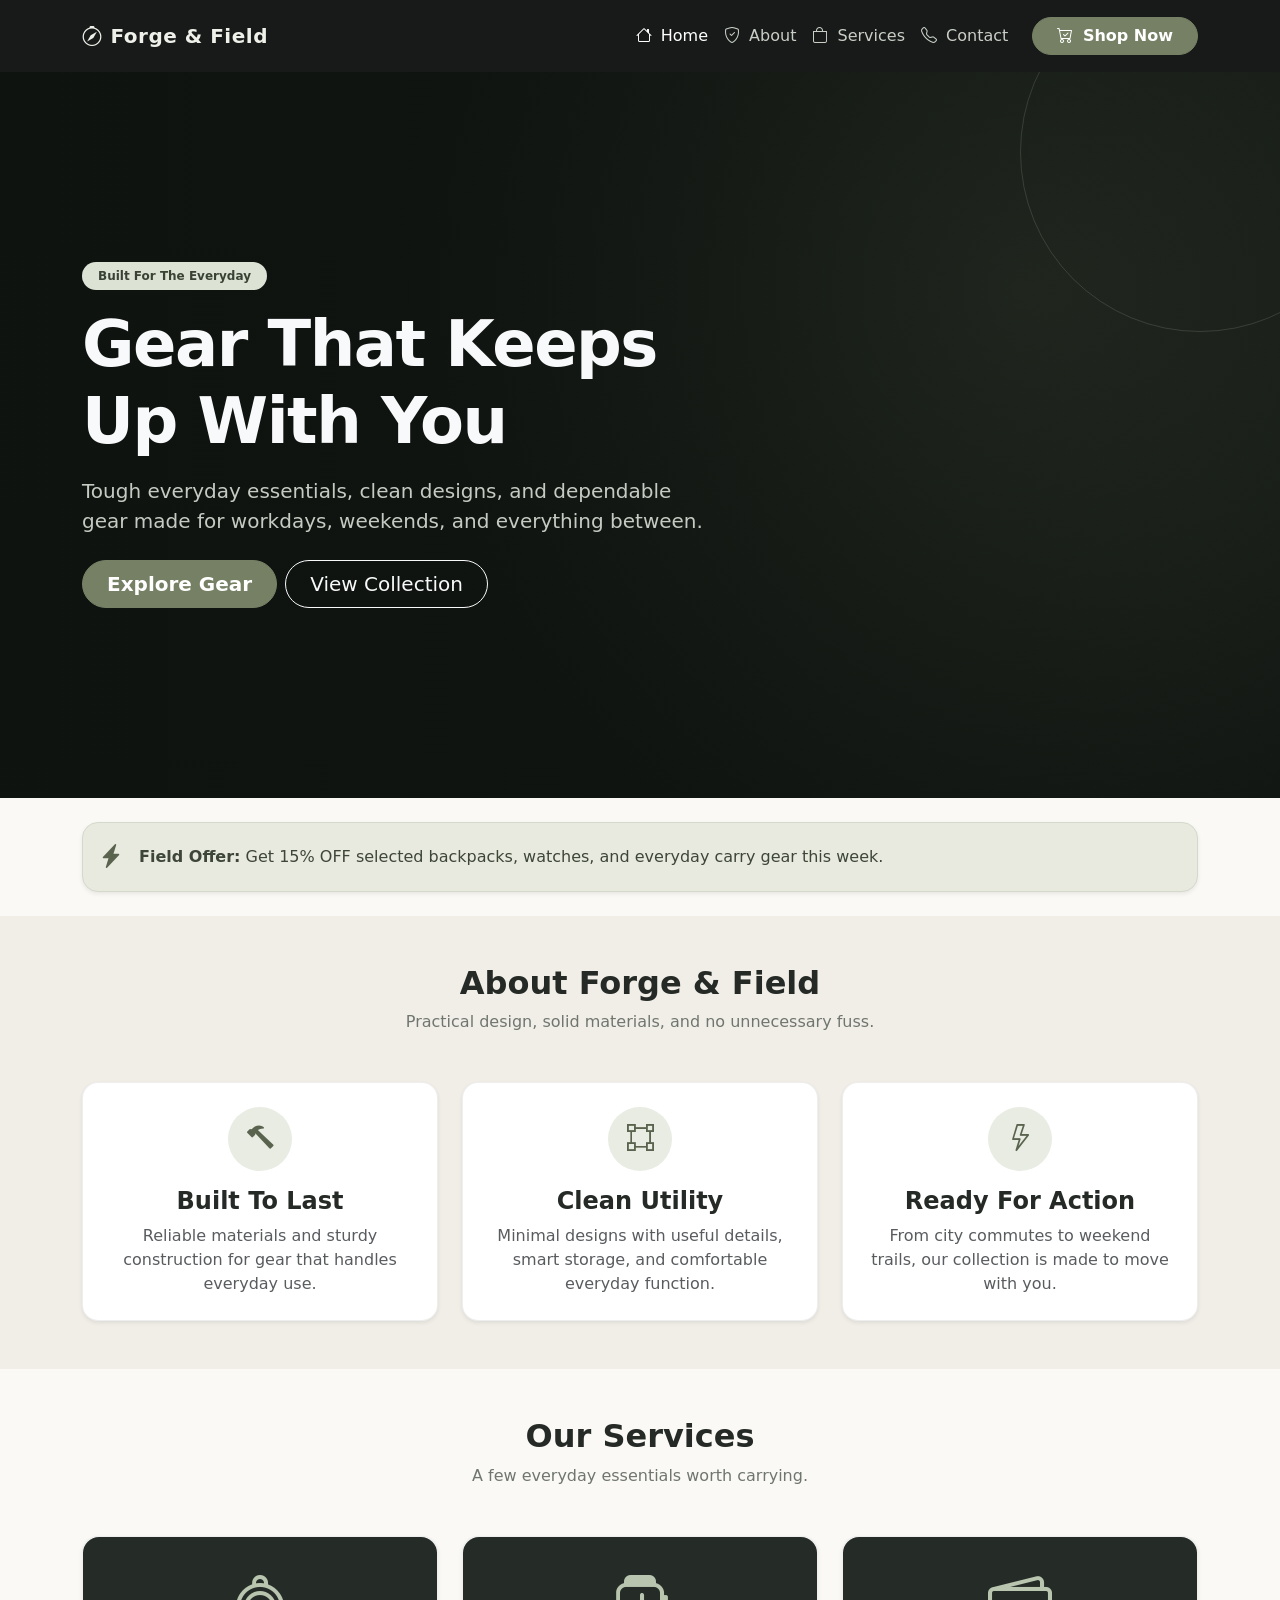
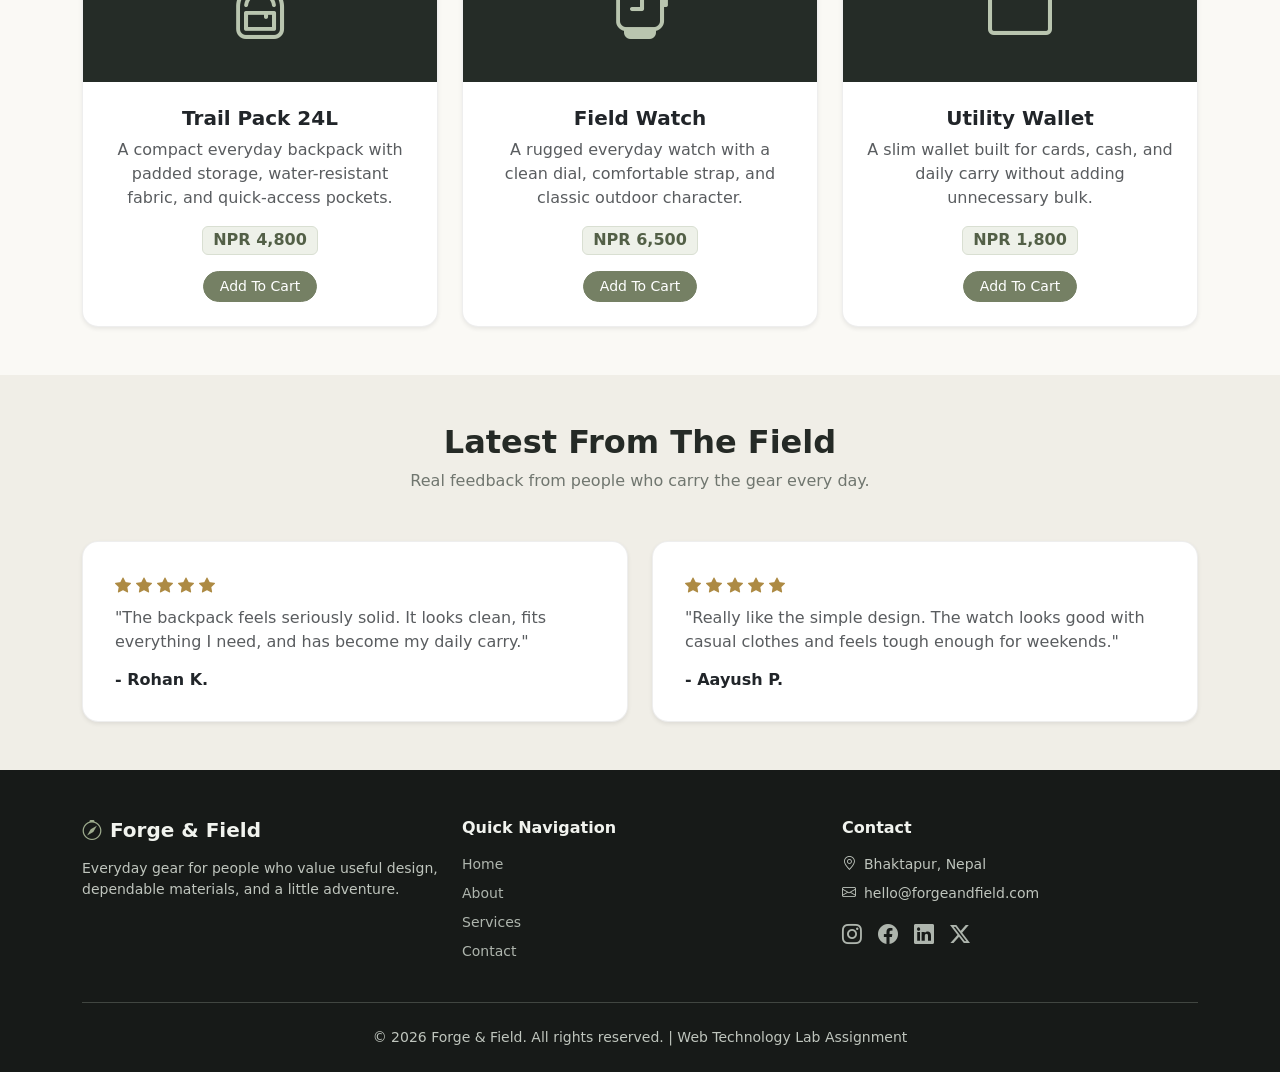
==== index.html @ 48f06c70 "Rename 18..ashish.html to index.html" ====
<!DOCTYPE html>
<html lang="en">
<head>
    <meta charset="UTF-8">
    <meta name="viewport" content="width=device-width, initial-scale=1.0">
    <title>Forge & Field - Men's Gear</title>
    <link href="https://cdn.jsdelivr.net/npm/bootstrap@5.3.3/dist/css/bootstrap.min.css" rel="stylesheet">
    <link href="https://cdn.jsdelivr.net/npm/bootstrap-icons@1.11.3/font/bootstrap-icons.min.css" rel="stylesheet">
    <link rel="stylesheet" href="forge-field.css">
</head>
<body>
<nav class="navbar navbar-expand-lg navbar-dark sticky-top py-3">
    <div class="container">
        <a class="navbar-brand fw-bold" href="#home">
            <i class="bi bi-compass me-2"></i>Forge & Field
        </a>
        <button class="navbar-toggler" type="button" data-bs-toggle="collapse"
            data-bs-target="#navbarNav" aria-label="Toggle navigation">
            <span class="navbar-toggler-icon"></span>
        </button>
        <div class="collapse navbar-collapse" id="navbarNav">
            <ul class="navbar-nav ms-auto align-items-center">
                <li class="nav-item">
                    <a class="nav-link active" href="#home">
                        <i class="bi bi-house me-1"></i> Home
                    </a>
                </li>
                <li class="nav-item">
                    <a class="nav-link" href="#about">
                        <i class="bi bi-shield-check me-1"></i> About
                    </a>
                </li>
                <li class="nav-item">
                    <a class="nav-link" href="#products">
                        <i class="bi bi-bag me-1"></i> Services
                    </a>
                </li>
                <li class="nav-item me-lg-3">
                    <a class="nav-link" href="#contact">
                        <i class="bi bi-telephone me-1"></i> Contact
                    </a>
                </li>
                <li class="nav-item mt-2 mt-lg-0">
                    <button class="btn btn-olive rounded-pill px-4 fw-semibold"
                        data-bs-toggle="modal" data-bs-target="#orderModal">
                        <i class="bi bi-cart-check me-1"></i> Shop Now
                    </button>
                </li></ul></div></div></nav>
<section id="home" class="hero-section text-light">
    <div class="container py-5">
        <div class="row align-items-center min-vh-75">
            <div class="col-lg-7">
                <span class="badge hero-badge rounded-pill px-3 py-2 mb-3">
                    Built For The Everyday
                </span>
                <h1 class="display-3 fw-bold mb-3">
                    Gear That Keeps Up With You
                </h1>
                <p class="lead mb-4">
                    Tough everyday essentials, clean designs, and dependable gear
                    made for workdays, weekends, and everything between.
                </p>
                <div class="d-grid gap-2 d-sm-flex">
                    <button class="btn btn-olive btn-lg px-4 rounded-pill fw-semibold"
                        data-bs-toggle="modal" data-bs-target="#orderModal">
                        Explore Gear
                    </button>
                    <a href="#products" class="btn btn-outline-light btn-lg px-4 rounded-pill">
                        View Collection
                    </a></div></div></div></div></section>
<div class="container my-4">
    <div class="alert offer-alert rounded-4 shadow-sm d-flex align-items-center" role="alert">
        <i class="bi bi-lightning-charge-fill me-3 fs-4"></i>
        <div>
            <strong>Field Offer:</strong>
            Get 15% OFF selected backpacks, watches, and everyday carry gear this week.</div></div></div>
<section id="about" class="py-5 section-muted">
    <div class="container">
        <div class="text-center mb-5">
            <h2 class="fw-bold">About Forge & Field</h2>
            <p class="section-subtitle">
                Practical design, solid materials, and no unnecessary fuss.
            </p></div>
        <div class="row g-4 text-center">
            <div class="col-12 col-md-4">
                <div class="feature-card p-4 rounded-4 shadow-sm h-100">
                    <div class="feature-icon mb-3">
                        <i class="bi bi-hammer"></i></div>
                    <h4 class="fw-semibold">Built To Last</h4>
                    <p class="text-muted mb-0">
                        Reliable materials and sturdy construction for gear
                        that handles everyday use.
                    </p></div></div>
            <div class="col-12 col-md-4">
                <div class="feature-card p-4 rounded-4 shadow-sm h-100">
                    <div class="feature-icon mb-3">
                        <i class="bi bi-bounding-box"></i></div>
                    <h4 class="fw-semibold">Clean Utility</h4>
                    <p class="text-muted mb-0">
                        Minimal designs with useful details, smart storage,
                        and comfortable everyday function.
                    </p></div></div>
            <div class="col-12 col-md-4">
                <div class="feature-card p-4 rounded-4 shadow-sm h-100">
                    <div class="feature-icon mb-3">
                        <i class="bi bi-lightning"></i></div>
                    <h4 class="fw-semibold">Ready For Action</h4>
                    <p class="text-muted mb-0">
                        From city commutes to weekend trails, our collection
                        is made to move with you.
                    </p></div></div></div></div></section>
<section id="products" class="py-5">
    <div class="container">
        <div class="text-center mb-5">
            <h2 class="fw-bold">Our Services</h2>
            <p class="section-subtitle">
                A few everyday essentials worth carrying.
            </p></div>
        <div class="row g-4">
            <div class="col-12 col-md-6 col-lg-4">
                <div class="card product-card h-100 border-0 shadow-sm rounded-4">
                    <div class="product-icon">
                        <i class="bi bi-backpack"></i></div>
                    <div class="card-body p-4 text-center">
                        <h5 class="card-title fw-bold">Trail Pack 24L</h5>
                        <p class="card-text text-muted">
                            A compact everyday backpack with padded storage,
                            water-resistant fabric, and quick-access pockets.
                        </p>
                        <span class="badge price-badge mb-3 fs-6">NPR 4,800</span><br>
                        <button class="btn btn-sm btn-olive rounded-pill px-3"
                            data-bs-toggle="modal" data-bs-target="#orderModal">
                            Add To Cart
                        </button></div></div></div>
            <div class="col-12 col-md-6 col-lg-4">
                <div class="card product-card h-100 border-0 shadow-sm rounded-4">
                    <div class="product-icon">
                        <i class="bi bi-smartwatch"></i></div>
                    <div class="card-body p-4 text-center">
                        <h5 class="card-title fw-bold">Field Watch</h5>
                        <p class="card-text text-muted">
                            A rugged everyday watch with a clean dial,
                            comfortable strap, and classic outdoor character.
                        </p>
                        <span class="badge price-badge mb-3 fs-6">NPR 6,500</span><br>
                        <button class="btn btn-sm btn-olive rounded-pill px-3"
                            data-bs-toggle="modal" data-bs-target="#orderModal">
                            Add To Cart
                        </button></div></div></div>
            <div class="col-12 col-md-6 col-lg-4">
                <div class="card product-card h-100 border-0 shadow-sm rounded-4">
                    <div class="product-icon">
                        <i class="bi bi-wallet2"></i></div>
                    <div class="card-body p-4 text-center">
                        <h5 class="card-title fw-bold">Utility Wallet</h5>
                        <p class="card-text text-muted">
                            A slim wallet built for cards, cash, and daily carry
                            without adding unnecessary bulk.
                        </p>
                        <span class="badge price-badge mb-3 fs-6">NPR 1,800</span><br>
                        <button class="btn btn-sm btn-olive rounded-pill px-3"
                            data-bs-toggle="modal" data-bs-target="#orderModal">
                            Add To Cart
                        </button></div></div></div></div></div></section>
<section id="reviews" class="py-5 section-muted">
    <div class="container">
        <div class="text-center mb-5">
            <h2 class="fw-bold">Latest From The Field</h2>
            <p class="section-subtitle">
                Real feedback from people who carry the gear every day.
            </p></div>
        <div class="row g-4">
            <div class="col-12 col-md-6">
                <div class="card review-card border-0 shadow-sm rounded-4 p-3">
                    <div class="card-body">
                        <div class="text-warning mb-2">
                            <i class="bi bi-star-fill"></i>
                            <i class="bi bi-star-fill"></i>
                            <i class="bi bi-star-fill"></i>
                            <i class="bi bi-star-fill"></i>
                            <i class="bi bi-star-fill"></i></div>
                        <p class="card-text text-muted">
                            "The backpack feels seriously solid. It looks clean,
                            fits everything I need, and has become my daily carry."
                        </p>
                        <h6 class="fw-bold mb-0">- Rohan K.</h6></div></div></div>
            <div class="col-12 col-md-6">
                <div class="card review-card border-0 shadow-sm rounded-4 p-3">
                    <div class="card-body">
                        <div class="text-warning mb-2">
                            <i class="bi bi-star-fill"></i>
                            <i class="bi bi-star-fill"></i>
                            <i class="bi bi-star-fill"></i>
                            <i class="bi bi-star-fill"></i>
                            <i class="bi bi-star-fill"></i></div>
                        <p class="card-text text-muted">
                            "Really like the simple design. The watch looks good
                            with casual clothes and feels tough enough for weekends."
                        </p>
                        <h6 class="fw-bold mb-0">- Aayush P.</h6></div></div></div></div></div></section>
<div class="modal fade" id="orderModal" tabindex="-1"
    aria-labelledby="orderModalLabel" aria-hidden="true">
    <div class="modal-dialog modal-dialog-centered">
        <div class="modal-content rounded-4">
            <div class="modal-header border-0">
                <h5 class="modal-title fw-bold" id="orderModalLabel">
                    <i class="bi bi-bag-check me-2"></i>Reserve Your Gear
                </h5>
                <button type="button" class="btn-close"
                    data-bs-dismiss="modal" aria-label="Close"></button></div>
            <div class="modal-body">
                <form>
                    <div class="mb-3">
                        <label class="form-label small fw-semibold">Your Name</label>
                        <input type="text" class="form-control"
                            placeholder="e.g. Ashish B." required></div>
                    <div class="mb-3">
                        <label class="form-label small fw-semibold">Phone Number</label>
                        <input type="tel" class="form-control"
                            placeholder="98XXXXXXXX" required></div>
                    <div class="mb-3">
                        <label class="form-label small fw-semibold">Select Gear</label>
                        <select class="form-select" required>
                            <option selected disabled>Choose gear...</option>
                            <option>Trail Pack 24L</option>
                            <option>Field Watch</option>
                            <option>Utility Wallet</option>
                        </select></div>
                    <div class="row">
                        <div class="col-6 mb-3">
                            <label class="form-label small fw-semibold">Date</label>
                            <input type="date" class="form-control" required></div>
                        <div class="col-6 mb-3">
                            <label class="form-label small fw-semibold">Quantity</label>
                            <input type="number" class="form-control"
                                min="1" value="1" required></div></div>
                    <button type="submit"
                        class="btn btn-olive w-100 rounded-pill py-2 fw-semibold">
                        Confirm Order
                    </button></form></div></div></div></div>
<footer id="contact" class="pt-5 pb-4">
    <div class="container">
        <div class="row g-4">
            <div class="col-12 col-md-4">
                <h5 class="fw-bold mb-3">
                    <i class="bi bi-compass me-2"></i>Forge & Field
                </h5>
                <p class="small">
                    Everyday gear for people who value useful design,
                    dependable materials, and a little adventure.
                </p></div>
            <div class="col-6 col-md-4">
                <h6 class="fw-bold mb-3">Quick Navigation</h6>
                <ul class="list-unstyled small">
                    <li class="mb-2"><a href="#home">Home</a></li>
                    <li class="mb-2"><a href="#about">About</a></li>
                    <li class="mb-2"><a href="#products">Services</a></li>
                    <li class="mb-2"><a href="#contact">Contact</a></li></ul></div>
            <div class="col-6 col-md-4">
                <h6 class="fw-bold mb-3">Contact</h6>
                <p class="small mb-2">
                    <i class="bi bi-geo-alt me-2"></i>Bhaktapur, Nepal
                </p>
                <p class="small mb-3">
                    <i class="bi bi-envelope me-2"></i>hello@forgeandfield.com
                </p>
                <div class="d-flex gap-3 fs-5">
                    <a href="#"><i class="bi bi-instagram"></i></a>
                    <a href="#"><i class="bi bi-facebook"></i></a>
                    <a href="#"><i class="bi bi-linkedin"></i></a>
                    <a href="#"><i class="bi bi-twitter-x"></i></a></div></div></div>
        <hr class="my-4">
        <div class="text-center small">
            &copy; 2026 Forge & Field. All rights reserved. |
            Web Technology Lab Assignment</div></div></footer>
<script src="https://cdn.jsdelivr.net/npm/bootstrap@5.3.3/dist/js/bootstrap.bundle.min.js"></script>
</body>
</html>
---- forge-field.css ----
:root {
    --olive: #758064;
    --olive-dark: #59634d;
    --charcoal: #171a18;
    --forest: #222923;
    --cream: #f3f0e8;
    --sand: #d9d2c1;
    --text: #252a26;
    --muted: #70766f;
}

body {
    background: #faf9f5;
    color: var(--text);
}

.navbar {
    background: var(--charcoal);
}

.navbar-brand {
    color: #eef0e9 !important;
    letter-spacing: .5px;
}

.nav-link {
    color: #c9cec7 !important;
}

.nav-link:hover,
.nav-link.active {
    color: #fff !important;
}

.btn-olive {
    background: var(--olive);
    border-color: var(--olive);
    color: #fff;
}

.btn-olive:hover,
.btn-olive:focus {
    background: var(--olive-dark);
    border-color: var(--olive-dark);
    color: #fff;
}

.hero-section {
    min-height: 520px;
    display: flex;
    align-items: center;
    background:
        linear-gradient(90deg, rgba(15, 19, 16, .97), rgba(15, 19, 16, .72)),
        radial-gradient(circle at 80% 30%, #58664e, #151916 55%);
    position: relative;
    overflow: hidden;
}

.hero-section::before {
    content: "";
    position: absolute;
    width: 360px;
    height: 360px;
    border: 1px solid rgba(220, 226, 215, .15);
    border-radius: 50%;
    right: -100px;
    top: -100px;
}

.min-vh-75 {
    min-height: 70vh;
}

.hero-badge {
    background: #dce3d4;
    color: #394235;
}

.hero-section h1 {
    max-width: 760px;
    letter-spacing: -1.5px;
}

.hero-section p {
    color: #c5cbc3;
    max-width: 650px;
}

.offer-alert {
    background: #e8eadf;
    border: 1px solid #d4dacb;
    color: #3d4638;
}

.offer-alert i {
    color: var(--olive-dark);
}

.section-muted {
    background: #f0eee7;
}

.section-subtitle {
    color: var(--muted);
}

.feature-card,
.product-card,
.review-card {
    background: #fff;
    border: 1px solid rgba(40, 48, 41, .08) !important;
}

.feature-card {
    transition: transform .2s ease, box-shadow .2s ease;
}

.feature-card:hover,
.product-card:hover {
    transform: translateY(-5px);
    box-shadow: 0 1rem 2rem rgba(25, 31, 27, .10) !important;
}

.feature-icon {
    width: 64px;
    height: 64px;
    margin: auto;
    display: grid;
    place-items: center;
    border-radius: 50%;
    background: #e8ece3;
    color: var(--olive-dark);
    font-size: 1.7rem;
}

.product-icon {
    height: 145px;
    display: grid;
    place-items: center;
    background: #252c27;
    color: #b9c5af;
    font-size: 4rem;
    border-radius: 1rem 1rem 0 0;
}

.price-badge {
    background: #eef1e9;
    color: #536047;
    border: 1px solid #d9dfd2;
}

.text-warning {
    color: #ad8a43 !important;
}

.modal-content {
    border: 1px solid #d9ddd5;
    box-shadow: 0 1rem 3rem rgba(20, 25, 21, .20);
}

.form-control:focus,
.form-select:focus {
    border-color: var(--olive);
    box-shadow: 0 0 0 .2rem rgba(117, 128, 100, .15);
}

footer {
    background: #171a18;
    color: #bfc5bd;
}

footer h5,
footer h6 {
    color: #f1f3ee;
}

footer h5 i {
    color: #9dab8d;
}

footer a {
    color: #aeb5ad;
    text-decoration: none;
}

footer a:hover {
    color: #fff;
}

@media (max-width: 767px) {
    .hero-section {
        min-height: 590px;
    }

    .hero-section h1 {
        font-size: 2.6rem;
    }

    .product-icon {
        height: 125px;
    }
}
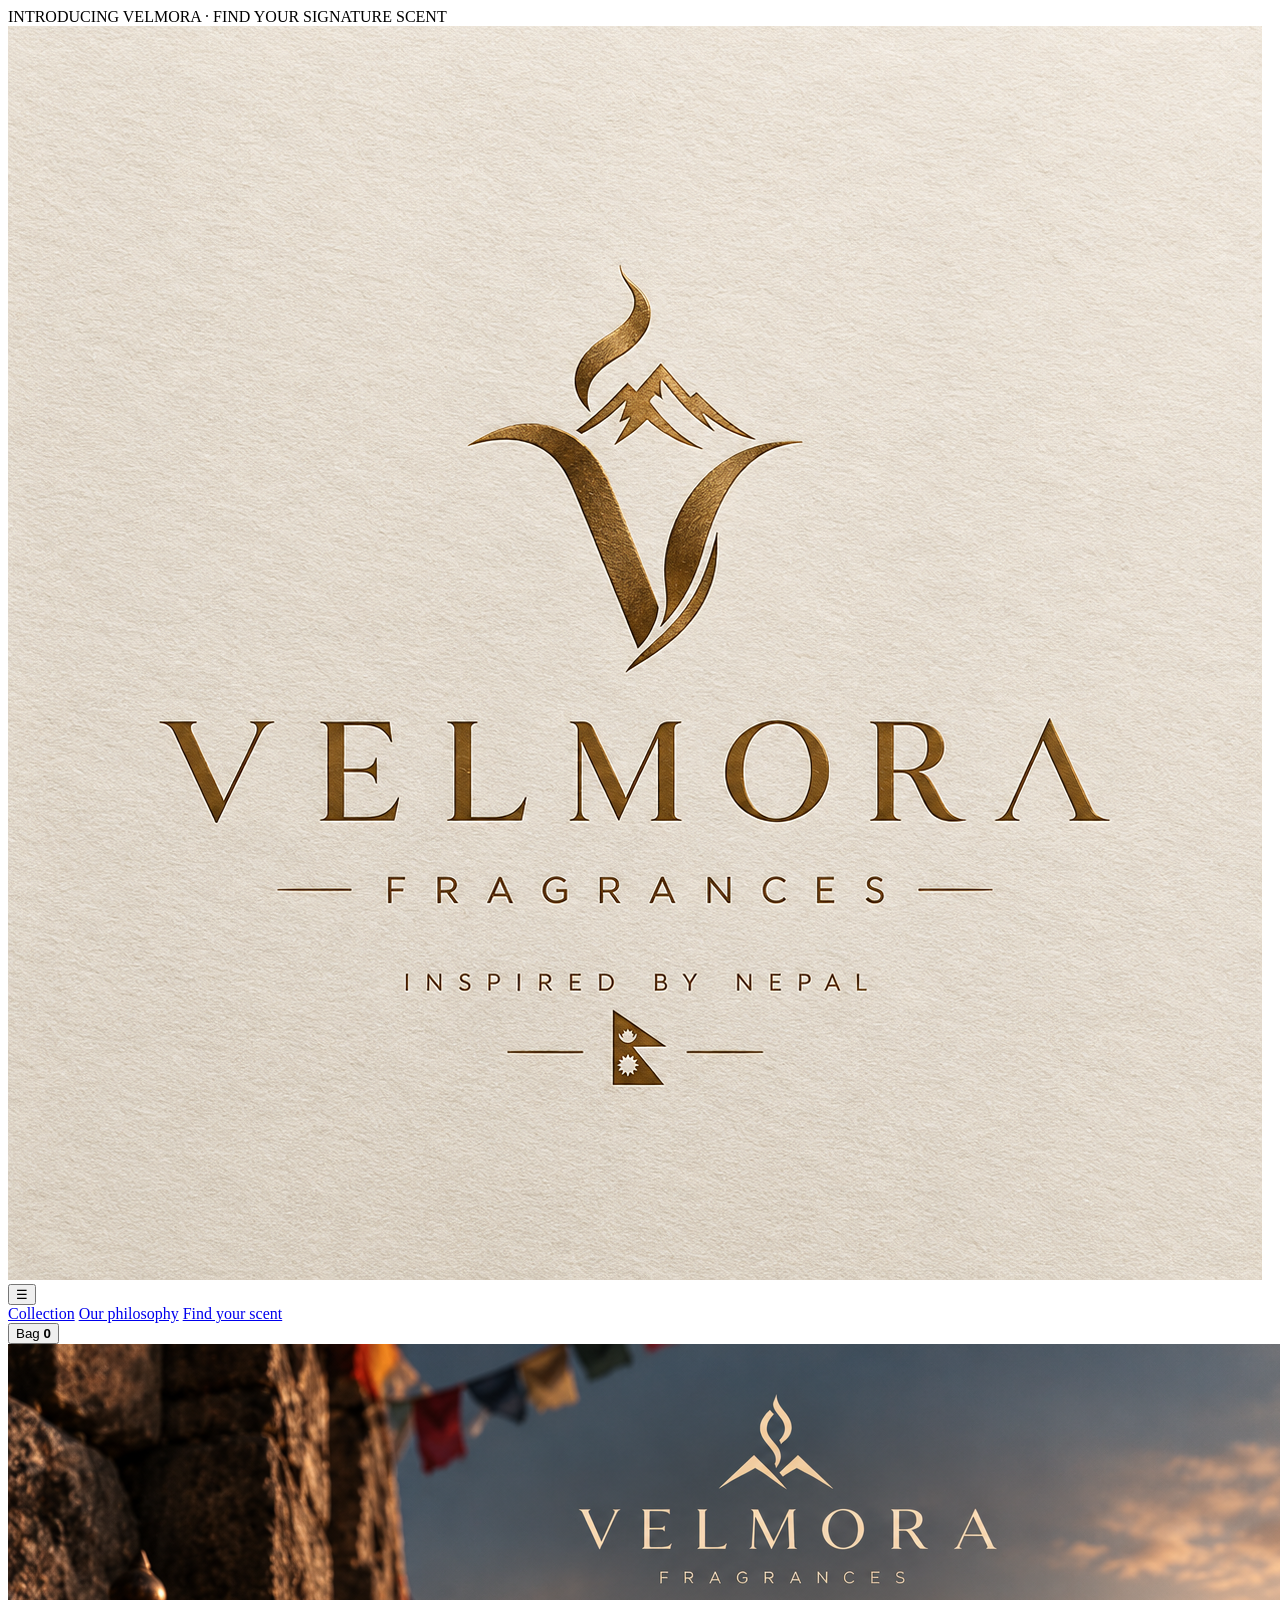
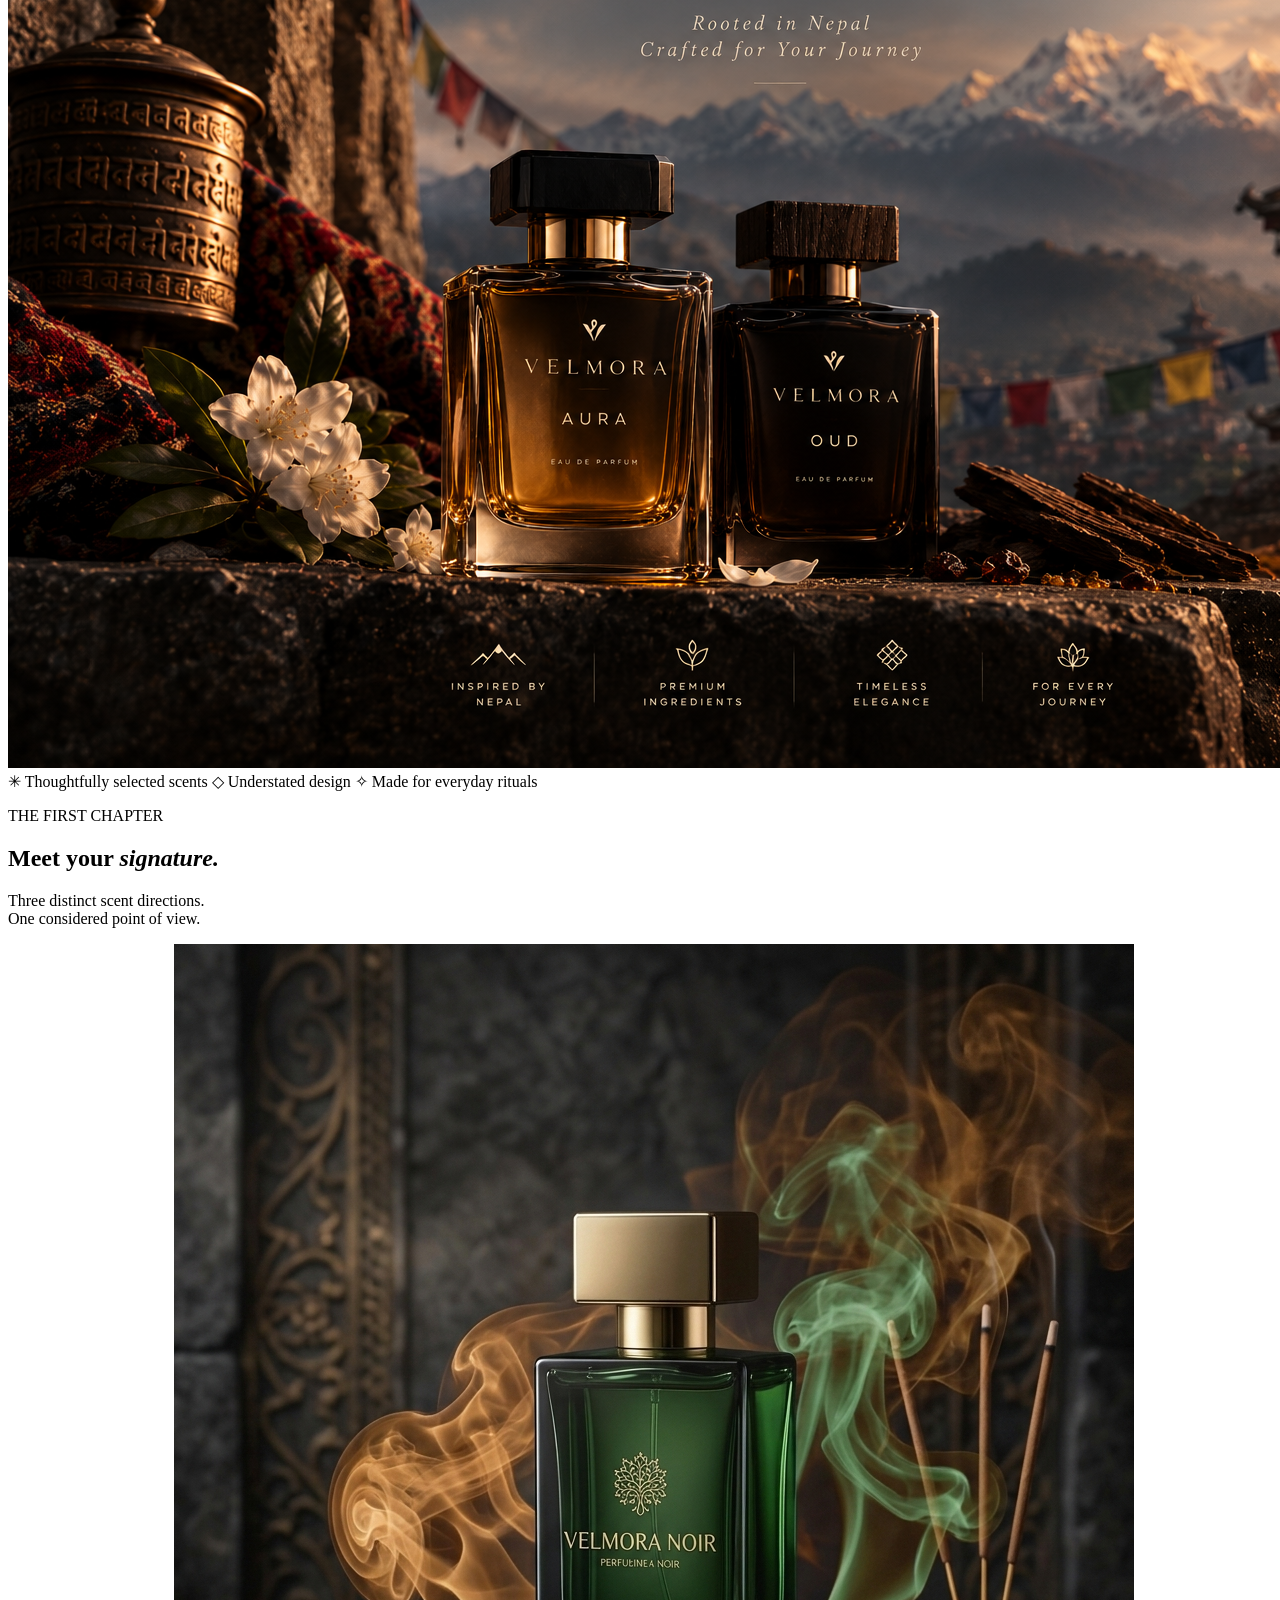
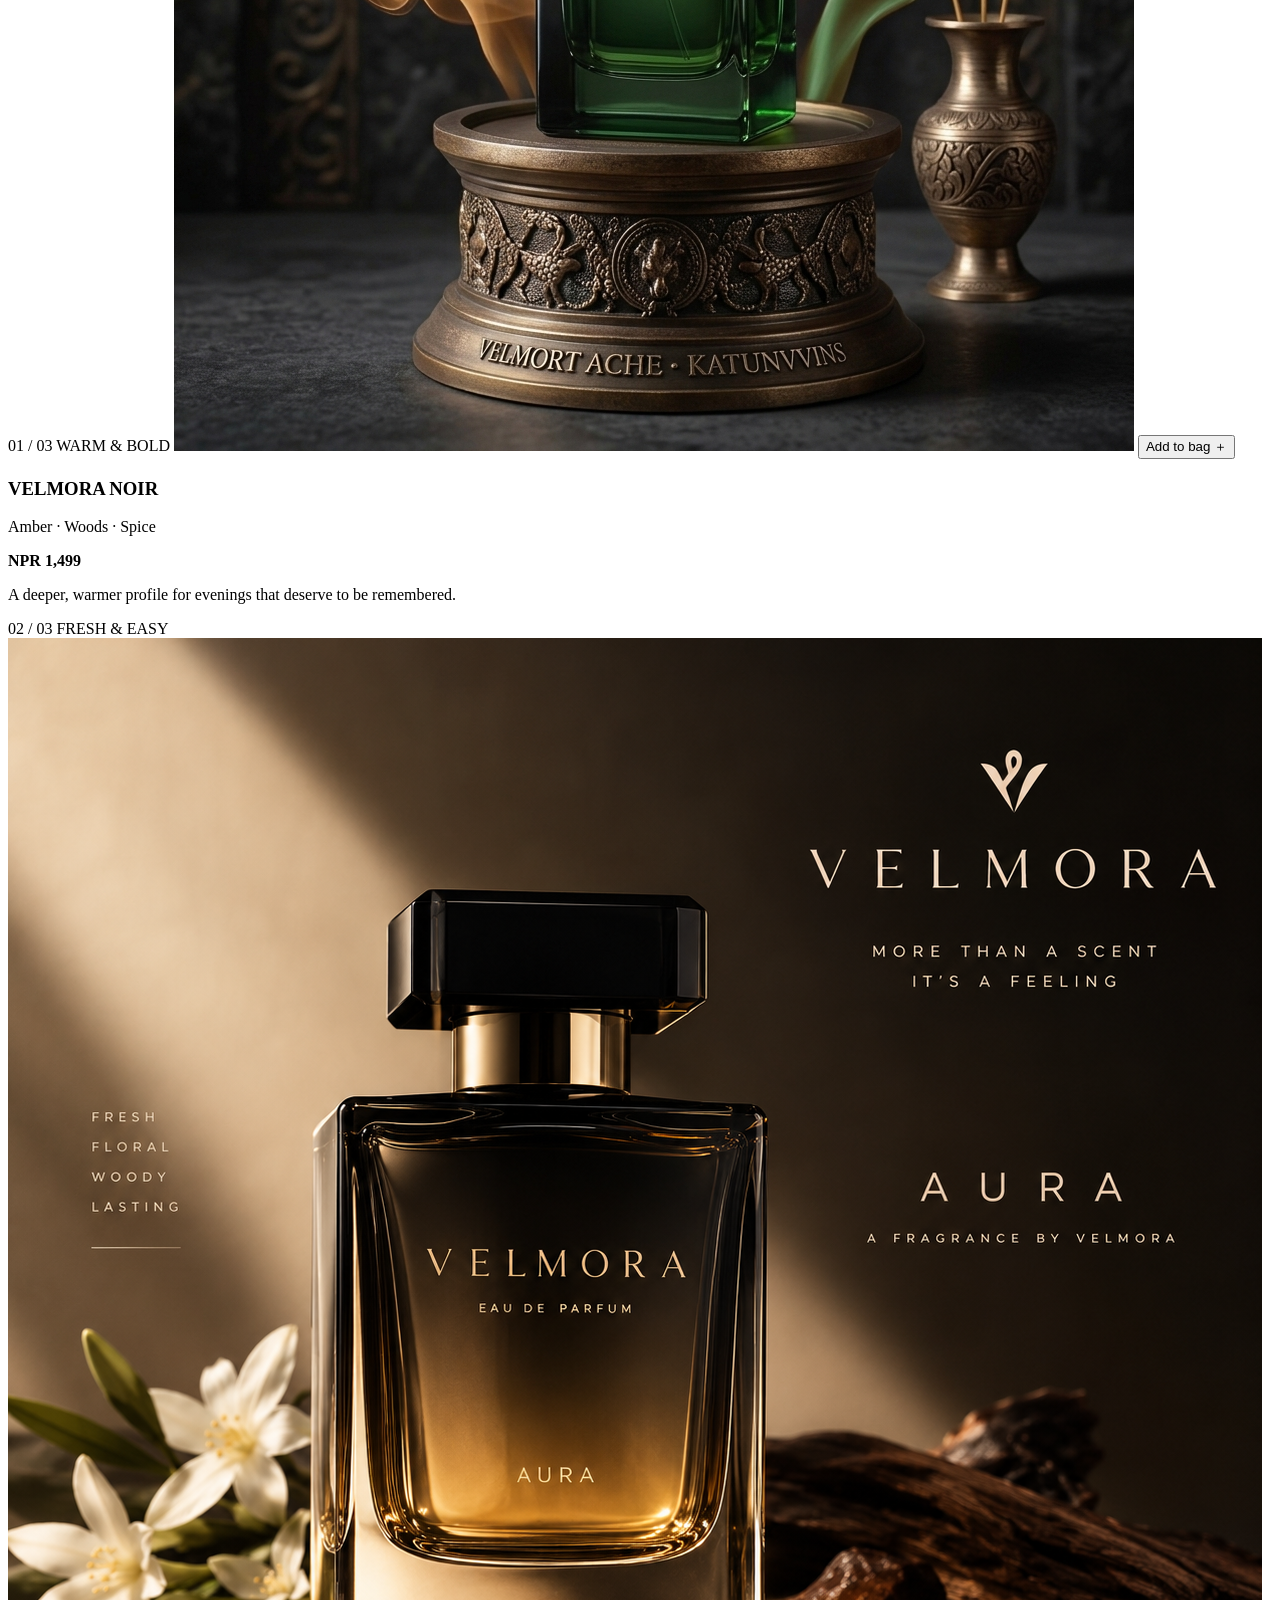
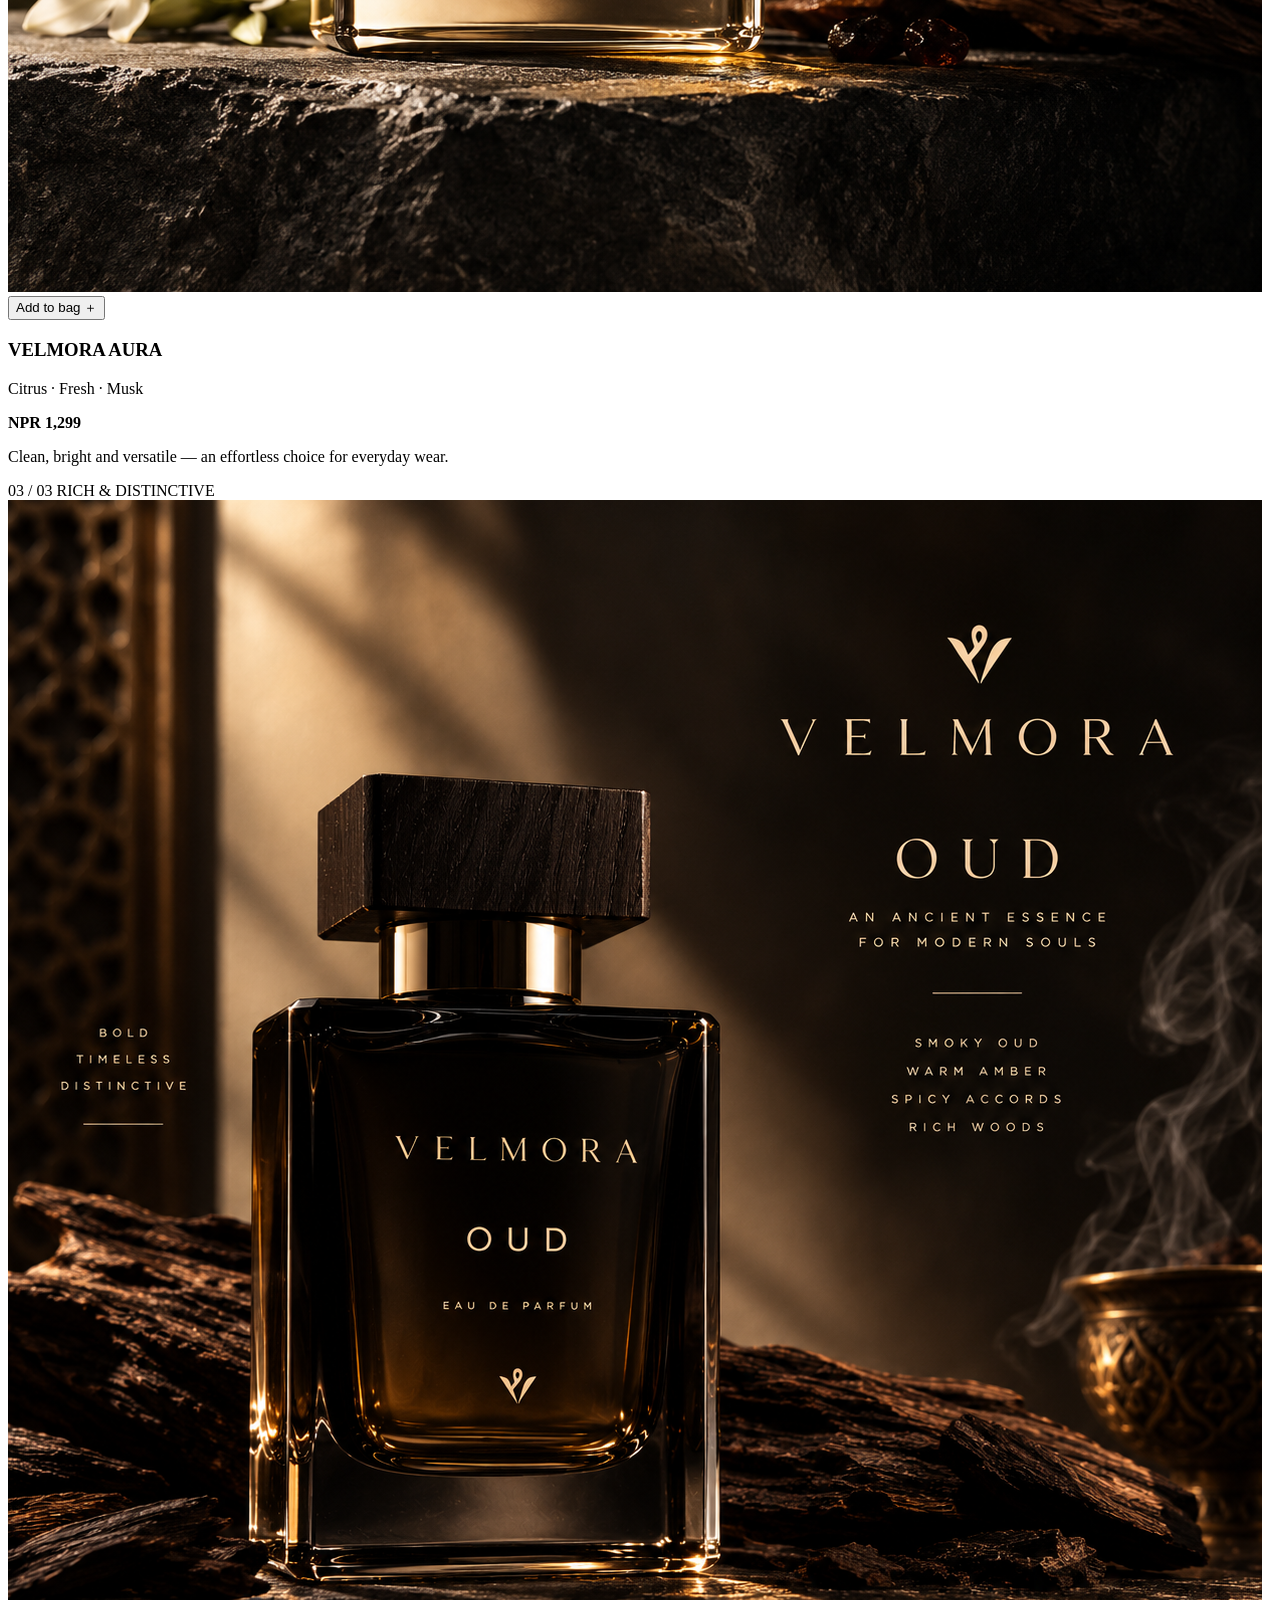
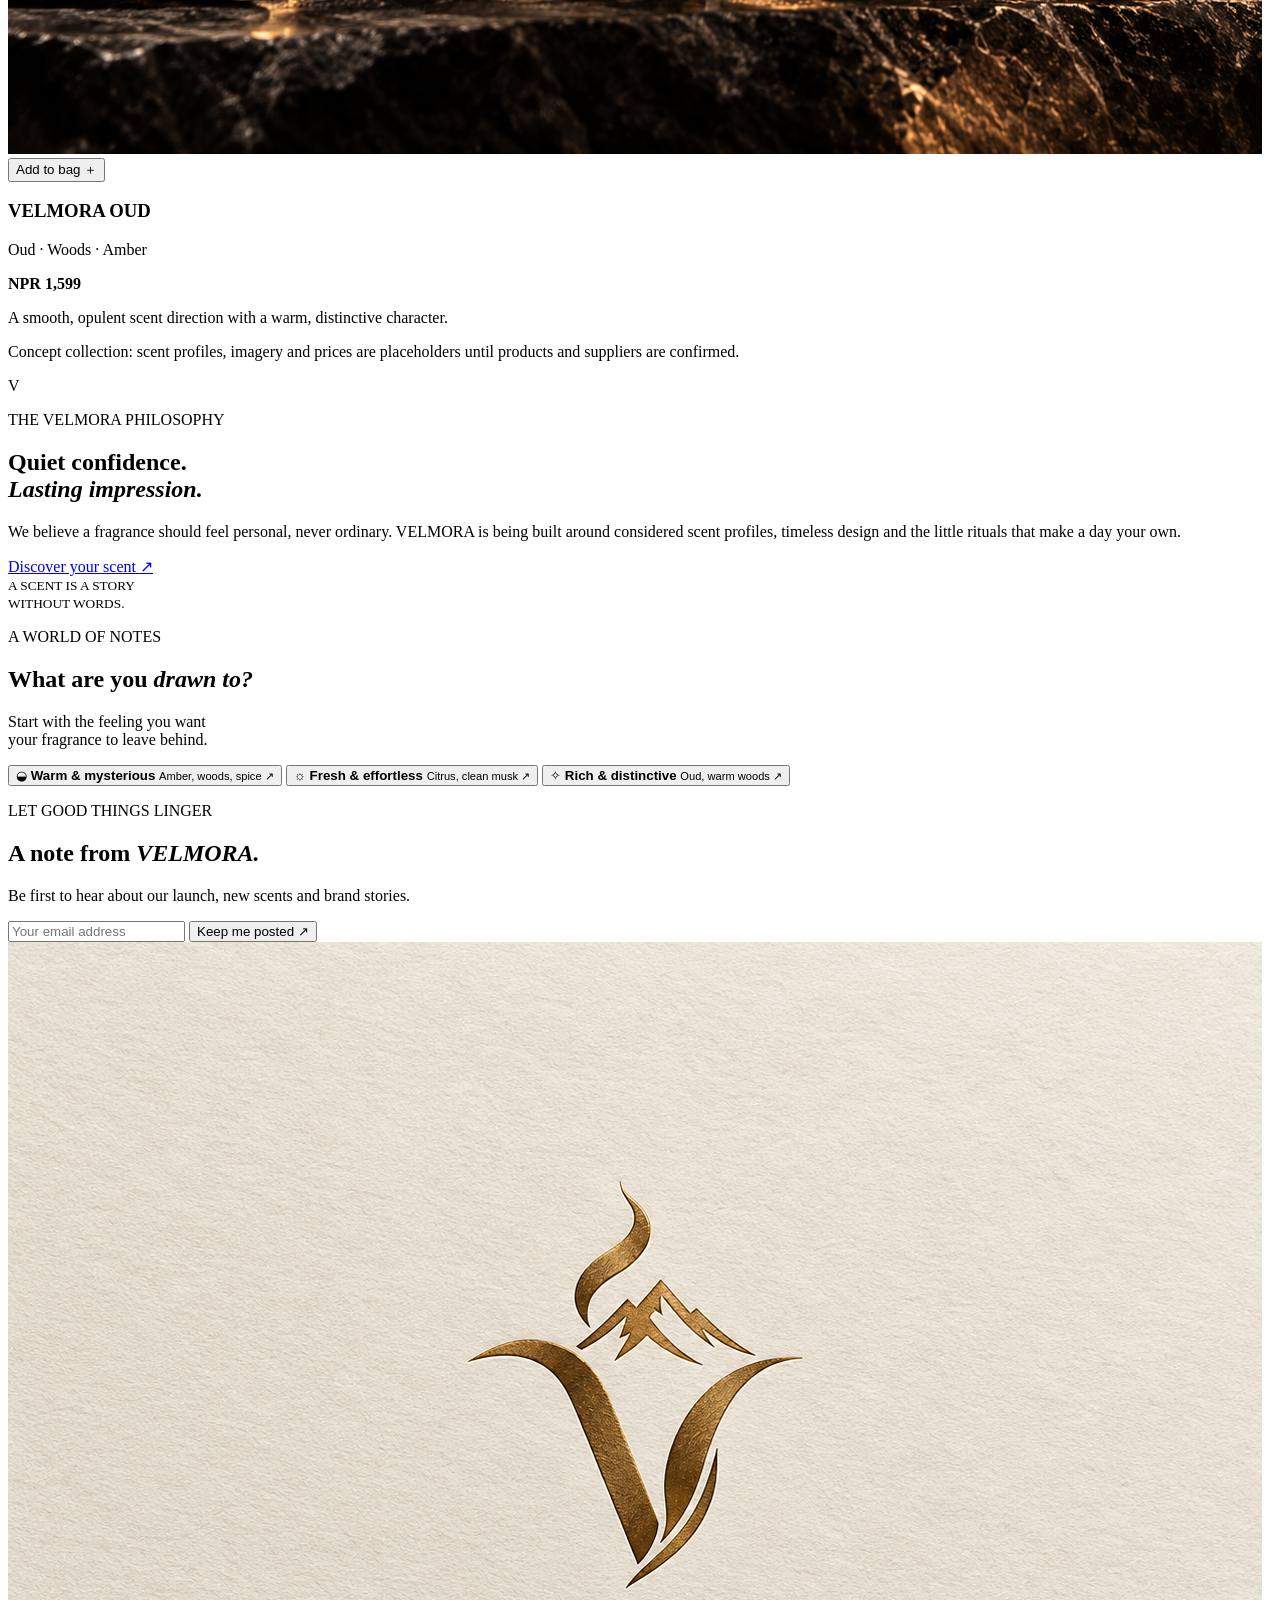
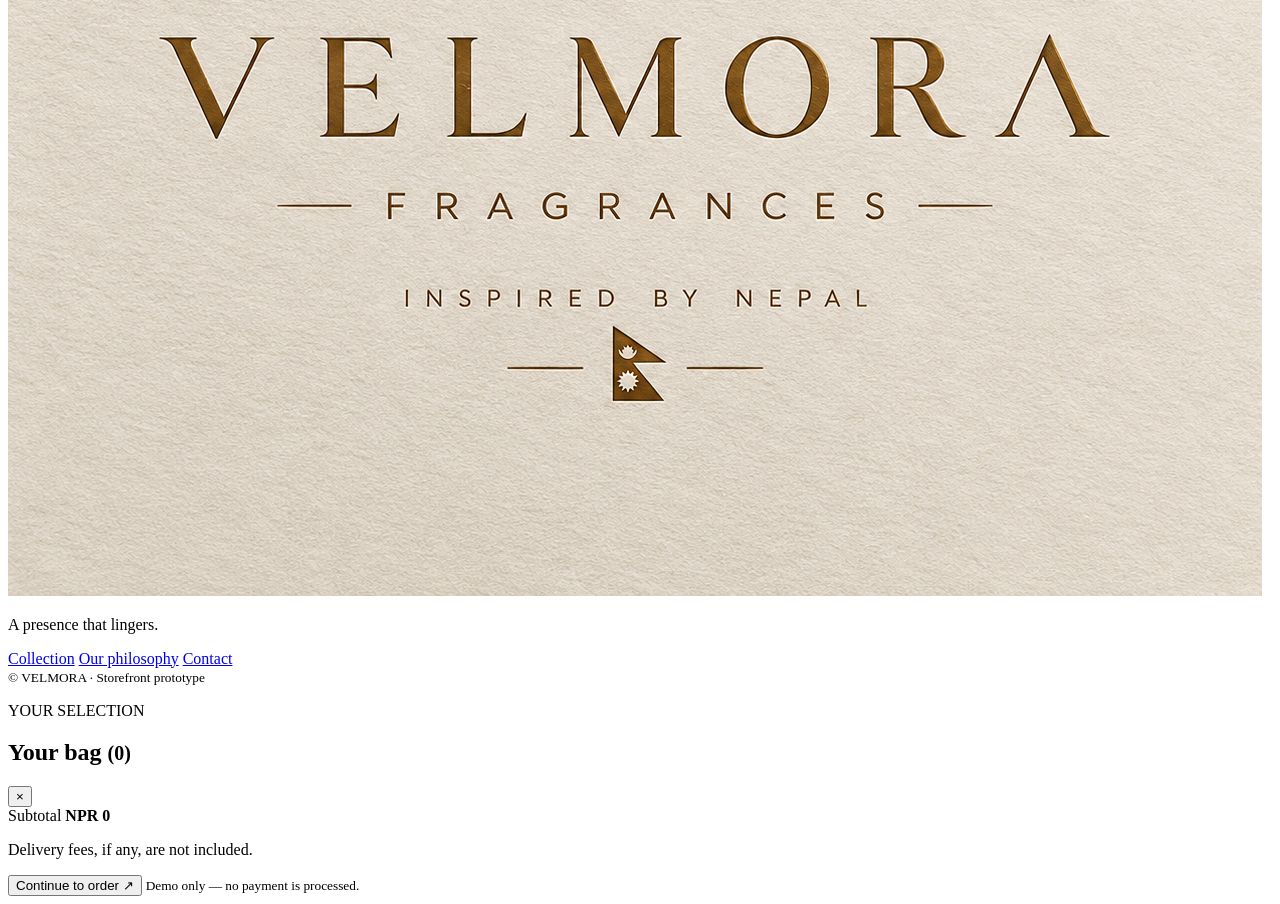
==== commit 424ea3e8: "Add files via upload" ====
--- a/index.html
+++ b/index.html
@@ -1,278 +1,311 @@
 <!DOCTYPE html>
 <html lang="en">
-<head>
-    <meta charset="UTF-8">
-    <meta name="viewport" content="width=device-width, initial-scale=1.0">
-    <title>Forge & Field - Men's Gear</title>
-    <link href="https://cdn.jsdelivr.net/npm/bootstrap@5.3.3/dist/css/bootstrap.min.css" rel="stylesheet">
-    <link href="https://cdn.jsdelivr.net/npm/bootstrap-icons@1.11.3/font/bootstrap-icons.min.css" rel="stylesheet">
-    <link rel="stylesheet" href="forge-field.css">
-</head>
-<body>
-<nav class="navbar navbar-expand-lg navbar-dark sticky-top py-3">
-    <div class="container">
-        <a class="navbar-brand fw-bold" href="#home">
-            <i class="bi bi-compass me-2"></i>Forge & Field
-        </a>
-        <button class="navbar-toggler" type="button" data-bs-toggle="collapse"
-            data-bs-target="#navbarNav" aria-label="Toggle navigation">
-            <span class="navbar-toggler-icon"></span>
-        </button>
-        <div class="collapse navbar-collapse" id="navbarNav">
-            <ul class="navbar-nav ms-auto align-items-center">
-                <li class="nav-item">
-                    <a class="nav-link active" href="#home">
-                        <i class="bi bi-house me-1"></i> Home
-                    </a>
-                </li>
-                <li class="nav-item">
-                    <a class="nav-link" href="#about">
-                        <i class="bi bi-shield-check me-1"></i> About
-                    </a>
-                </li>
-                <li class="nav-item">
-                    <a class="nav-link" href="#products">
-                        <i class="bi bi-bag me-1"></i> Services
-                    </a>
-                </li>
-                <li class="nav-item me-lg-3">
-                    <a class="nav-link" href="#contact">
-                        <i class="bi bi-telephone me-1"></i> Contact
-                    </a>
-                </li>
-                <li class="nav-item mt-2 mt-lg-0">
-                    <button class="btn btn-olive rounded-pill px-4 fw-semibold"
-                        data-bs-toggle="modal" data-bs-target="#orderModal">
-                        <i class="bi bi-cart-check me-1"></i> Shop Now
-                    </button>
-                </li></ul></div></div></nav>
-<section id="home" class="hero-section text-light">
-    <div class="container py-5">
-        <div class="row align-items-center min-vh-75">
-            <div class="col-lg-7">
-                <span class="badge hero-badge rounded-pill px-3 py-2 mb-3">
-                    Built For The Everyday
-                </span>
-                <h1 class="display-3 fw-bold mb-3">
-                    Gear That Keeps Up With You
-                </h1>
-                <p class="lead mb-4">
-                    Tough everyday essentials, clean designs, and dependable gear
-                    made for workdays, weekends, and everything between.
-                </p>
-                <div class="d-grid gap-2 d-sm-flex">
-                    <button class="btn btn-olive btn-lg px-4 rounded-pill fw-semibold"
-                        data-bs-toggle="modal" data-bs-target="#orderModal">
-                        Explore Gear
-                    </button>
-                    <a href="#products" class="btn btn-outline-light btn-lg px-4 rounded-pill">
-                        View Collection
-                    </a></div></div></div></div></section>
-<div class="container my-4">
-    <div class="alert offer-alert rounded-4 shadow-sm d-flex align-items-center" role="alert">
-        <i class="bi bi-lightning-charge-fill me-3 fs-4"></i>
+  <head>
+    <meta charset="UTF-8" />
+    <meta name="viewport" content="width=device-width, initial-scale=1" />
+    <meta
+      name="description"
+      content="VELMORA fragrances — a presence that lingers."
+    />
+    <title>VELMORA — A Presence That Lingers</title>
+    <link rel="preconnect" href="https://fonts.googleapis.com" />
+    <link
+      href="https://fonts.googleapis.com/css2?family=DM+Sans:wght@400;500;600;700&family=Playfair+Display:ital,wght@0,400;0,500;1,400;1,500&display=swap"
+      rel="stylesheet"
+    />
+    <link rel="icon" type="image/png" href="vel_logo.png" />
+    <link rel="stylesheet" href="css/style.css" />
+  </head>
+
+  <body>
+    <div class="announcement">
+      INTRODUCING VELMORA · FIND YOUR SIGNATURE SCENT
+    </div>
+
+    <header class="header">
+      <a class="brand" href="#home">
+        <img
+          class="brand-logo"
+          src="vel_logo.png"
+          alt="VELMORA Fragrances — inspired by Nepal"
+        />
+      </a>
+
+      <button class="menu-toggle" id="menuToggle" aria-label="Toggle menu">
+        ☰
+      </button>
+
+      <nav id="nav">
+        <a href="#collection">Collection</a>
+        <a href="#story">Our philosophy</a>
+        <a href="#notes">Find your scent</a>
+      </nav>
+
+      <button class="bag-button" id="openCart">
+        Bag <b id="count">0</b>
+      </button>
+    </header>
+
+    <main>
+      <section class="hero" id="home">
+        <img
+          class="hero-image"
+          src="vel_main.png"
+          alt="VELMORA Fragrances — inspired by Nepal"
+        />
+      </section>
+
+      <section class="values">
+        <span>✳ Thoughtfully selected scents</span>
+        <span>◇ Understated design</span>
+        <span>✧ Made for everyday rituals</span>
+      </section>
+
+      <section class="section" id="collection">
+        <div class="section-heading">
+          <div>
+            <p class="eyebrow">THE FIRST CHAPTER</p>
+            <h2>Meet your <em>signature.</em></h2>
+          </div>
+          <p>
+            Three distinct scent directions.<br />
+            One considered point of view.
+          </p>
+        </div>
+
+        <div class="products">
+          <article class="product">
+            <div class="product-art noir">
+              <span class="number">01 / 03</span>
+              <span class="tag">WARM & BOLD</span>
+              <img
+                class="product-image"
+                src="vel_noir.jpeg"
+                alt="VELMORA Noir perfume bottle"
+              />
+              <button class="add" data-add="noir">
+                Add to bag <span>＋</span>
+              </button>
+            </div>
+            <div class="product-row">
+              <div>
+                <h3>VELMORA NOIR</h3>
+                <p>Amber · Woods · Spice</p>
+              </div>
+              <b>NPR 1,499</b>
+            </div>
+            <p class="description">
+              A deeper, warmer profile for evenings that deserve to be remembered.
+            </p>
+          </article>
+
+          <article class="product">
+            <div class="product-art aura">
+              <span class="number">02 / 03</span>
+              <span class="tag">FRESH & EASY</span>
+              <img
+                class="product-image"
+                src="vel_aura.png"
+                alt="VELMORA Aura perfume bottle"
+              />
+              <button class="add" data-add="aura">
+                Add to bag <span>＋</span>
+              </button>
+            </div>
+            <div class="product-row">
+              <div>
+                <h3>VELMORA AURA</h3>
+                <p>Citrus · Fresh · Musk</p>
+              </div>
+              <b>NPR 1,299</b>
+            </div>
+            <p class="description">
+              Clean, bright and versatile — an effortless choice for everyday wear.
+            </p>
+          </article>
+
+          <article class="product">
+            <div class="product-art oud">
+              <span class="number">03 / 03</span>
+              <span class="tag">RICH & DISTINCTIVE</span>
+              <img
+                class="product-image"
+                src="vel_oud.png"
+                alt="VELMORA Oud perfume bottle"
+              />
+              <button class="add" data-add="oud">
+                Add to bag <span>＋</span>
+              </button>
+            </div>
+            <div class="product-row">
+              <div>
+                <h3>VELMORA OUD</h3>
+                <p>Oud · Woods · Amber</p>
+              </div>
+              <b>NPR 1,599</b>
+            </div>
+            <p class="description">
+              A smooth, opulent scent direction with a warm, distinctive character.
+            </p>
+          </article>
+        </div>
+
+        <p class="note">
+          Concept collection: scent profiles, imagery and prices are placeholders
+          until products and suppliers are confirmed.
+        </p>
+      </section>
+
+      <section class="manifesto" id="story">
+        <div class="big-v">V</div>
         <div>
-            <strong>Field Offer:</strong>
-            Get 15% OFF selected backpacks, watches, and everyday carry gear this week.</div></div></div>
-<section id="about" class="py-5 section-muted">
-    <div class="container">
-        <div class="text-center mb-5">
-            <h2 class="fw-bold">About Forge & Field</h2>
-            <p class="section-subtitle">
-                Practical design, solid materials, and no unnecessary fuss.
-            </p></div>
-        <div class="row g-4 text-center">
-            <div class="col-12 col-md-4">
-                <div class="feature-card p-4 rounded-4 shadow-sm h-100">
-                    <div class="feature-icon mb-3">
-                        <i class="bi bi-hammer"></i></div>
-                    <h4 class="fw-semibold">Built To Last</h4>
-                    <p class="text-muted mb-0">
-                        Reliable materials and sturdy construction for gear
-                        that handles everyday use.
-                    </p></div></div>
-            <div class="col-12 col-md-4">
-                <div class="feature-card p-4 rounded-4 shadow-sm h-100">
-                    <div class="feature-icon mb-3">
-                        <i class="bi bi-bounding-box"></i></div>
-                    <h4 class="fw-semibold">Clean Utility</h4>
-                    <p class="text-muted mb-0">
-                        Minimal designs with useful details, smart storage,
-                        and comfortable everyday function.
-                    </p></div></div>
-            <div class="col-12 col-md-4">
-                <div class="feature-card p-4 rounded-4 shadow-sm h-100">
-                    <div class="feature-icon mb-3">
-                        <i class="bi bi-lightning"></i></div>
-                    <h4 class="fw-semibold">Ready For Action</h4>
-                    <p class="text-muted mb-0">
-                        From city commutes to weekend trails, our collection
-                        is made to move with you.
-                    </p></div></div></div></div></section>
-<section id="products" class="py-5">
-    <div class="container">
-        <div class="text-center mb-5">
-            <h2 class="fw-bold">Our Services</h2>
-            <p class="section-subtitle">
-                A few everyday essentials worth carrying.
-            </p></div>
-        <div class="row g-4">
-            <div class="col-12 col-md-6 col-lg-4">
-                <div class="card product-card h-100 border-0 shadow-sm rounded-4">
-                    <div class="product-icon">
-                        <i class="bi bi-backpack"></i></div>
-                    <div class="card-body p-4 text-center">
-                        <h5 class="card-title fw-bold">Trail Pack 24L</h5>
-                        <p class="card-text text-muted">
-                            A compact everyday backpack with padded storage,
-                            water-resistant fabric, and quick-access pockets.
-                        </p>
-                        <span class="badge price-badge mb-3 fs-6">NPR 4,800</span><br>
-                        <button class="btn btn-sm btn-olive rounded-pill px-3"
-                            data-bs-toggle="modal" data-bs-target="#orderModal">
-                            Add To Cart
-                        </button></div></div></div>
-            <div class="col-12 col-md-6 col-lg-4">
-                <div class="card product-card h-100 border-0 shadow-sm rounded-4">
-                    <div class="product-icon">
-                        <i class="bi bi-smartwatch"></i></div>
-                    <div class="card-body p-4 text-center">
-                        <h5 class="card-title fw-bold">Field Watch</h5>
-                        <p class="card-text text-muted">
-                            A rugged everyday watch with a clean dial,
-                            comfortable strap, and classic outdoor character.
-                        </p>
-                        <span class="badge price-badge mb-3 fs-6">NPR 6,500</span><br>
-                        <button class="btn btn-sm btn-olive rounded-pill px-3"
-                            data-bs-toggle="modal" data-bs-target="#orderModal">
-                            Add To Cart
-                        </button></div></div></div>
-            <div class="col-12 col-md-6 col-lg-4">
-                <div class="card product-card h-100 border-0 shadow-sm rounded-4">
-                    <div class="product-icon">
-                        <i class="bi bi-wallet2"></i></div>
-                    <div class="card-body p-4 text-center">
-                        <h5 class="card-title fw-bold">Utility Wallet</h5>
-                        <p class="card-text text-muted">
-                            A slim wallet built for cards, cash, and daily carry
-                            without adding unnecessary bulk.
-                        </p>
-                        <span class="badge price-badge mb-3 fs-6">NPR 1,800</span><br>
-                        <button class="btn btn-sm btn-olive rounded-pill px-3"
-                            data-bs-toggle="modal" data-bs-target="#orderModal">
-                            Add To Cart
-                        </button></div></div></div></div></div></section>
-<section id="reviews" class="py-5 section-muted">
-    <div class="container">
-        <div class="text-center mb-5">
-            <h2 class="fw-bold">Latest From The Field</h2>
-            <p class="section-subtitle">
-                Real feedback from people who carry the gear every day.
-            </p></div>
-        <div class="row g-4">
-            <div class="col-12 col-md-6">
-                <div class="card review-card border-0 shadow-sm rounded-4 p-3">
-                    <div class="card-body">
-                        <div class="text-warning mb-2">
-                            <i class="bi bi-star-fill"></i>
-                            <i class="bi bi-star-fill"></i>
-                            <i class="bi bi-star-fill"></i>
-                            <i class="bi bi-star-fill"></i>
-                            <i class="bi bi-star-fill"></i></div>
-                        <p class="card-text text-muted">
-                            "The backpack feels seriously solid. It looks clean,
-                            fits everything I need, and has become my daily carry."
-                        </p>
-                        <h6 class="fw-bold mb-0">- Rohan K.</h6></div></div></div>
-            <div class="col-12 col-md-6">
-                <div class="card review-card border-0 shadow-sm rounded-4 p-3">
-                    <div class="card-body">
-                        <div class="text-warning mb-2">
-                            <i class="bi bi-star-fill"></i>
-                            <i class="bi bi-star-fill"></i>
-                            <i class="bi bi-star-fill"></i>
-                            <i class="bi bi-star-fill"></i>
-                            <i class="bi bi-star-fill"></i></div>
-                        <p class="card-text text-muted">
-                            "Really like the simple design. The watch looks good
-                            with casual clothes and feels tough enough for weekends."
-                        </p>
-                        <h6 class="fw-bold mb-0">- Aayush P.</h6></div></div></div></div></div></section>
-<div class="modal fade" id="orderModal" tabindex="-1"
-    aria-labelledby="orderModalLabel" aria-hidden="true">
-    <div class="modal-dialog modal-dialog-centered">
-        <div class="modal-content rounded-4">
-            <div class="modal-header border-0">
-                <h5 class="modal-title fw-bold" id="orderModalLabel">
-                    <i class="bi bi-bag-check me-2"></i>Reserve Your Gear
-                </h5>
-                <button type="button" class="btn-close"
-                    data-bs-dismiss="modal" aria-label="Close"></button></div>
-            <div class="modal-body">
-                <form>
-                    <div class="mb-3">
-                        <label class="form-label small fw-semibold">Your Name</label>
-                        <input type="text" class="form-control"
-                            placeholder="e.g. Ashish B." required></div>
-                    <div class="mb-3">
-                        <label class="form-label small fw-semibold">Phone Number</label>
-                        <input type="tel" class="form-control"
-                            placeholder="98XXXXXXXX" required></div>
-                    <div class="mb-3">
-                        <label class="form-label small fw-semibold">Select Gear</label>
-                        <select class="form-select" required>
-                            <option selected disabled>Choose gear...</option>
-                            <option>Trail Pack 24L</option>
-                            <option>Field Watch</option>
-                            <option>Utility Wallet</option>
-                        </select></div>
-                    <div class="row">
-                        <div class="col-6 mb-3">
-                            <label class="form-label small fw-semibold">Date</label>
-                            <input type="date" class="form-control" required></div>
-                        <div class="col-6 mb-3">
-                            <label class="form-label small fw-semibold">Quantity</label>
-                            <input type="number" class="form-control"
-                                min="1" value="1" required></div></div>
-                    <button type="submit"
-                        class="btn btn-olive w-100 rounded-pill py-2 fw-semibold">
-                        Confirm Order
-                    </button></form></div></div></div></div>
-<footer id="contact" class="pt-5 pb-4">
-    <div class="container">
-        <div class="row g-4">
-            <div class="col-12 col-md-4">
-                <h5 class="fw-bold mb-3">
-                    <i class="bi bi-compass me-2"></i>Forge & Field
-                </h5>
-                <p class="small">
-                    Everyday gear for people who value useful design,
-                    dependable materials, and a little adventure.
-                </p></div>
-            <div class="col-6 col-md-4">
-                <h6 class="fw-bold mb-3">Quick Navigation</h6>
-                <ul class="list-unstyled small">
-                    <li class="mb-2"><a href="#home">Home</a></li>
-                    <li class="mb-2"><a href="#about">About</a></li>
-                    <li class="mb-2"><a href="#products">Services</a></li>
-                    <li class="mb-2"><a href="#contact">Contact</a></li></ul></div>
-            <div class="col-6 col-md-4">
-                <h6 class="fw-bold mb-3">Contact</h6>
-                <p class="small mb-2">
-                    <i class="bi bi-geo-alt me-2"></i>Bhaktapur, Nepal
-                </p>
-                <p class="small mb-3">
-                    <i class="bi bi-envelope me-2"></i>hello@forgeandfield.com
-                </p>
-                <div class="d-flex gap-3 fs-5">
-                    <a href="#"><i class="bi bi-instagram"></i></a>
-                    <a href="#"><i class="bi bi-facebook"></i></a>
-                    <a href="#"><i class="bi bi-linkedin"></i></a>
-                    <a href="#"><i class="bi bi-twitter-x"></i></a></div></div></div>
-        <hr class="my-4">
-        <div class="text-center small">
-            &copy; 2026 Forge & Field. All rights reserved. |
-            Web Technology Lab Assignment</div></div></footer>
-<script src="https://cdn.jsdelivr.net/npm/bootstrap@5.3.3/dist/js/bootstrap.bundle.min.js"></script>
-</body>
+          <p class="eyebrow">THE VELMORA PHILOSOPHY</p>
+          <h2>
+            Quiet confidence.<br />
+            <em>Lasting impression.</em>
+          </h2>
+          <p>
+            We believe a fragrance should feel personal, never ordinary. VELMORA
+            is being built around considered scent profiles, timeless design and
+            the little rituals that make a day your own.
+          </p>
+          <a class="light-link" href="#notes">Discover your scent ↗</a>
+        </div>
+        <small>A SCENT IS A STORY<br />WITHOUT WORDS.</small>
+      </section>
+
+      <section class="section notes" id="notes">
+        <div class="section-heading">
+          <div>
+            <p class="eyebrow">A WORLD OF NOTES</p>
+            <h2>What are you <em>drawn to?</em></h2>
+          </div>
+          <p>
+            Start with the feeling you want<br />
+            your fragrance to leave behind.
+          </p>
+        </div>
+
+        <div class="note-grid">
+          <button data-note="noir">
+            <span>◒</span>
+            <strong>Warm & mysterious</strong>
+            <small>Amber, woods, spice ↗</small>
+          </button>
+          <button data-note="aura">
+            <span>☼</span>
+            <strong>Fresh & effortless</strong>
+            <small>Citrus, clean musk ↗</small>
+          </button>
+          <button data-note="oud">
+            <span>✧</span>
+            <strong>Rich & distinctive</strong>
+            <small>Oud, warm woods ↗</small>
+          </button>
+        </div>
+      </section>
+
+      <section class="newsletter">
+        <p class="eyebrow">LET GOOD THINGS LINGER</p>
+        <h2>A note from <em>VELMORA.</em></h2>
+        <p>
+          Be first to hear about our launch, new scents and brand stories.
+        </p>
+
+        <form id="newsletter">
+          <input
+            type="email"
+            id="email"
+            placeholder="Your email address"
+            required
+          />
+          <button>Keep me posted ↗</button>
+        </form>
+        <small id="newsMessage"></small>
+      </section>
+    </main>
+
+    <footer>
+      <a class="brand" href="#home">
+        <img
+          class="brand-logo"
+          src="vel_logo.png"
+          alt="VELMORA Fragrances — inspired by Nepal"
+        />
+      </a>
+      <p>A presence that lingers.</p>
+      <div>
+        <a href="#collection">Collection</a>
+        <a href="#story">Our philosophy</a>
+        <a href="mailto:hello@velmora.example">Contact</a>
+      </div>
+      <small>© <span id="year"></span> VELMORA · Storefront prototype</small>
+    </footer>
+
+    <div class="shade" id="shade"></div>
+
+    <aside class="cart" id="cart">
+      <div class="cart-head">
+        <div>
+          <p class="eyebrow">YOUR SELECTION</p>
+          <h2>Your bag <small id="bagCount">(0)</small></h2>
+        </div>
+        <button id="closeCart" aria-label="Close cart">×</button>
+      </div>
+
+      <div id="cartItems" class="cart-items"></div>
+
+      <div class="cart-bottom">
+        <div>
+          <span>Subtotal</span>
+          <strong id="subtotal">NPR 0</strong>
+        </div>
+        <p>Delivery fees, if any, are not included.</p>
+        <button class="gold-button" id="checkout">Continue to order ↗</button>
+        <small>Demo only — no payment is processed.</small>
+      </div>
+    </aside>
+
+    <dialog id="orderDialog">
+      <button class="dialog-close" id="closeDialog">×</button>
+      <p class="eyebrow">VELMORA ORDER ENQUIRY</p>
+      <h2>Almost <em>yours.</em></h2>
+      <p class="dialog-intro">
+        This demo creates a sample order summary only. It does not send an order
+        or process payment.
+      </p>
+
+      <form id="orderForm">
+        <label>
+          Full name
+          <input id="customerName" required placeholder="Your name" />
+        </label>
+        <label>
+          Phone number
+          <input
+            id="phone"
+            required
+            placeholder="98XXXXXXXX"
+            inputmode="tel"
+          />
+        </label>
+        <label>
+          Delivery address
+          <textarea
+            id="address"
+            required
+            rows="2"
+            placeholder="Your address in Nepal"
+          ></textarea>
+        </label>
+        <button class="gold-button">Create sample order ↗</button>
+      </form>
+
+      <p id="orderResult"></p>
+    </dialog>
+
+    <div class="toast" id="toast"></div>
+
+    <script src="js/script.js"></script>
+  </body>
 </html>
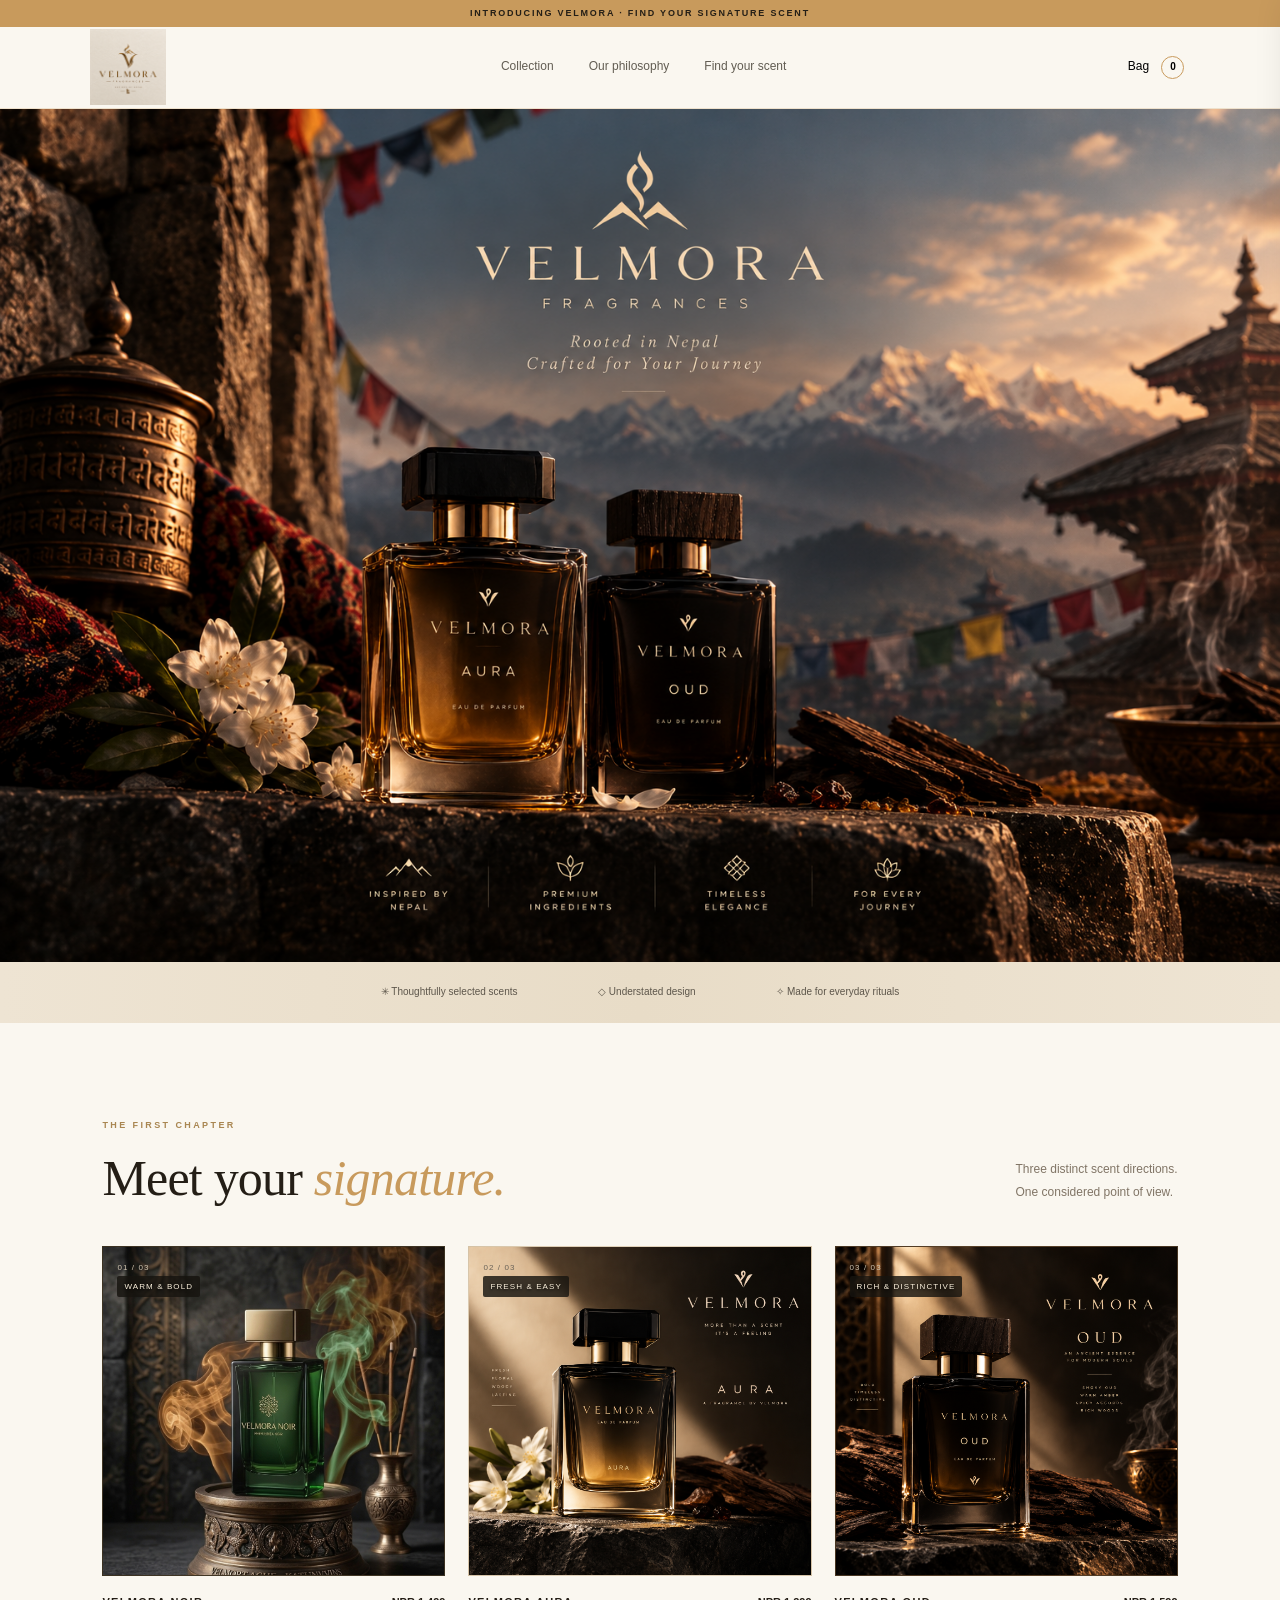
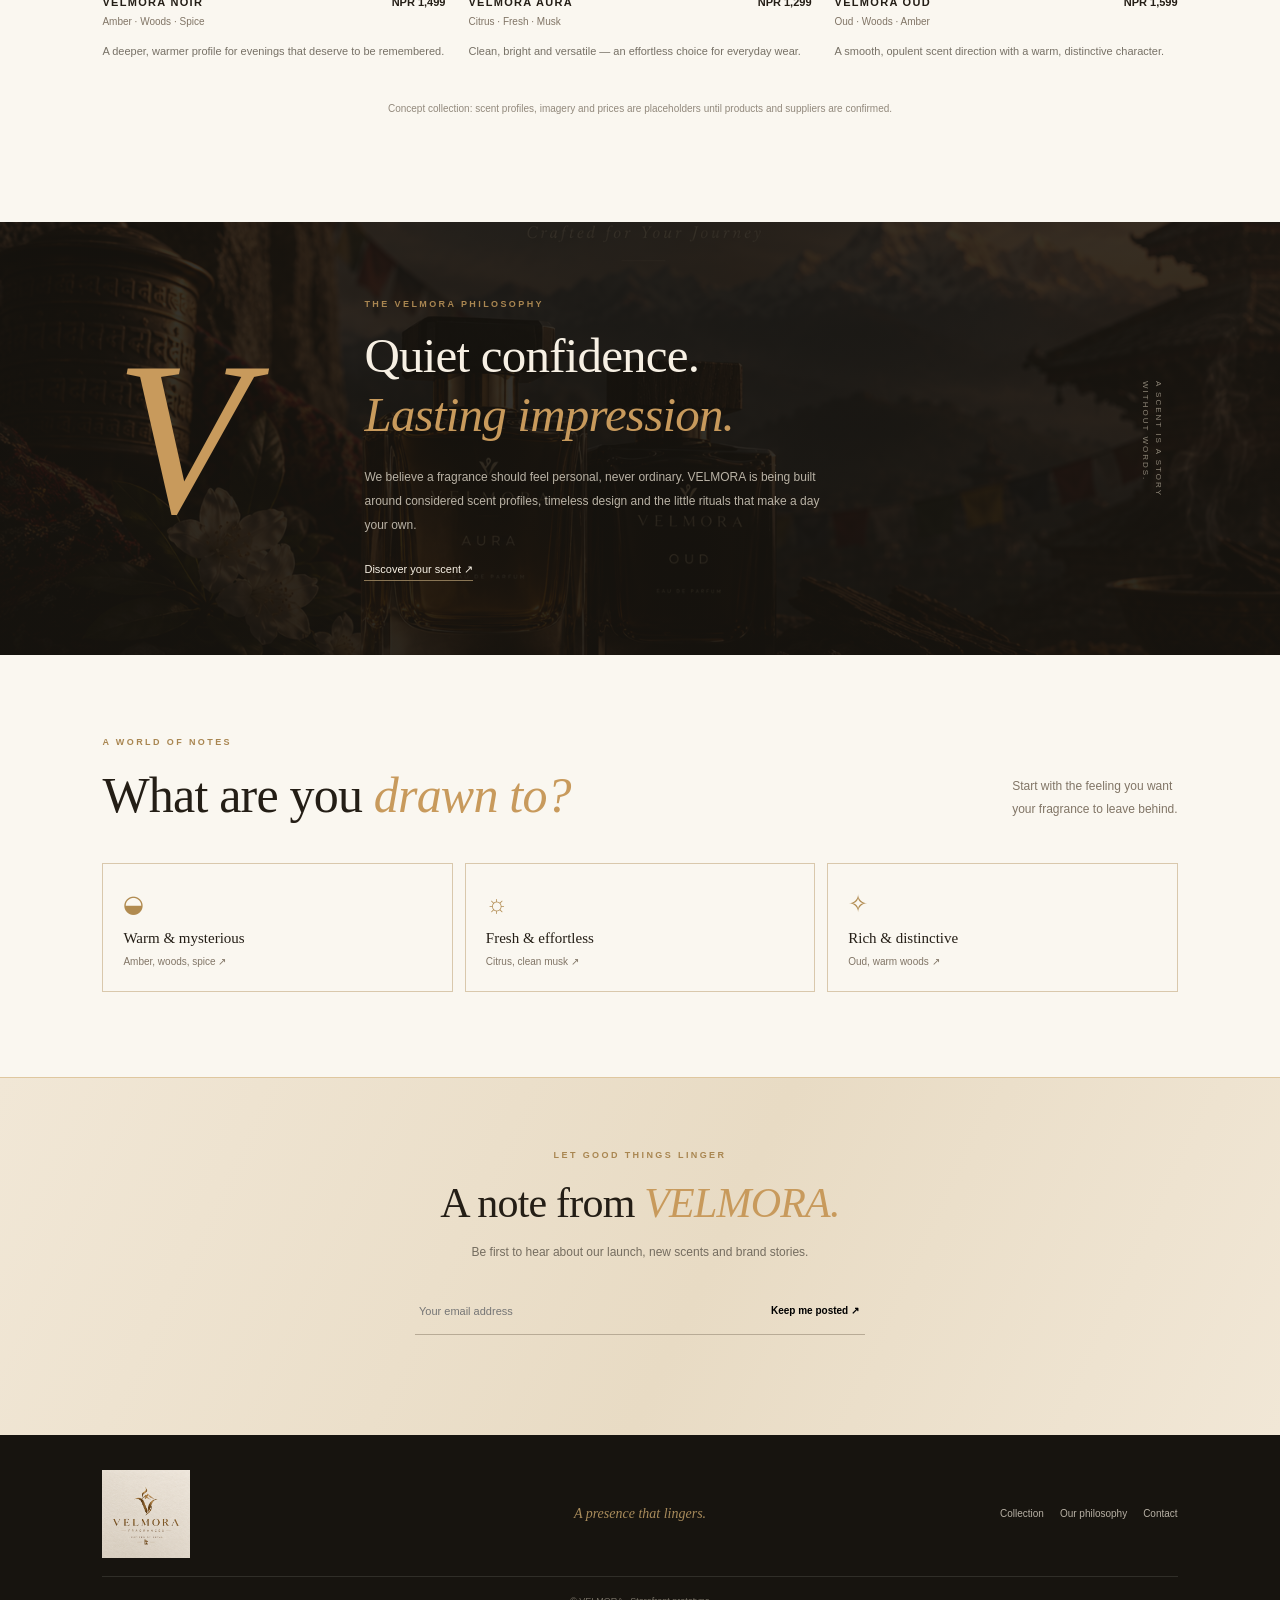
==== commit 6126252a: "Update index.html" ====
--- a/index.html
+++ b/index.html
@@ -14,7 +14,7 @@
       rel="stylesheet"
     />
     <link rel="icon" type="image/png" href="vel_logo.png" />
-    <link rel="stylesheet" href="css/style.css" />
+    <link rel="stylesheet" href="style.css" />
   </head>
 
   <body>
--- a/style.css
+++ b/style.css
@@ -0,0 +1,945 @@
+:root {
+  --black: #17140f;
+  --gold: #c89a5c;
+  --gold2: #e4c28b;
+  --paper: #faf7f0;
+  --ink: #241e16;
+  --muted: #817566;
+  --line: #e4d9c7;
+  --serif: 'Playfair Display', Georgia, serif;
+  --sans: 'DM Sans', Arial, sans-serif;
+}
+
+* {
+  box-sizing: border-box;
+}
+
+html {
+  scroll-behavior: smooth;
+  scroll-padding-top: 90px;
+}
+
+body {
+  margin: 0;
+  background: var(--paper);
+  color: var(--ink);
+  font: 14px/1.65 var(--sans);
+}
+
+a {
+  color: inherit;
+  text-decoration: none;
+}
+
+button,
+input,
+textarea {
+  font: inherit;
+}
+
+button {
+  cursor: pointer;
+}
+
+.announcement {
+  background: var(--gold);
+  text-align: center;
+  padding: 6px 10px;
+  font-size: 9px;
+  font-weight: 700;
+  letter-spacing: 1.8px;
+}
+
+.header {
+  height: 82px;
+  padding: 0 7%;
+  display: flex;
+  align-items: center;
+  justify-content: space-between;
+  background: rgb(250 247 240 / 96%);
+  border-bottom: 1px solid rgb(200 154 92 / 24%);
+  position: sticky;
+  top: 0;
+  z-index: 10;
+}
+
+.brand {
+  display: flex;
+  align-items: center;
+  flex: 0 0 auto;
+}
+
+.brand-logo {
+  display: block;
+  width: 76px;
+  height: 76px;
+  object-fit: contain;
+}
+
+.monogram {
+  font: italic 36px var(--serif);
+  color: var(--gold);
+}
+
+nav {
+  display: flex;
+  gap: 35px;
+  font-size: 12px;
+  color: #625d53;
+}
+
+nav a:hover,
+footer a:hover {
+  color: #b1874c;
+}
+
+.bag-button {
+  border: 0;
+  background: none;
+  font-size: 12px;
+}
+
+.bag-button b {
+  display: inline-grid;
+  place-items: center;
+  width: 23px;
+  height: 23px;
+  border: 1px solid var(--gold);
+  border-radius: 50%;
+  margin-left: 9px;
+  font-size: 10px;
+}
+
+.menu-toggle {
+  display: none;
+}
+
+.hero {
+  background: var(--black);
+  overflow: hidden;
+}
+
+.hero-image {
+  display: block;
+  width: 100%;
+  height: auto;
+}
+
+.eyebrow {
+  font-size: 9px;
+  letter-spacing: 2.4px;
+  color: #a98651;
+  font-weight: 700;
+  margin: 0 0 15px;
+}
+
+h2 em {
+  color: var(--gold);
+  font-weight: 400;
+}
+
+.gold-button {
+  display: inline-flex;
+  align-items: center;
+  justify-content: space-between;
+  gap: 22px;
+  background: var(--gold);
+  border: 0;
+  color: #1c1811;
+  padding: 14px 19px;
+  font-size: 10px;
+  font-weight: 700;
+  letter-spacing: 0.4px;
+}
+
+.gold-button:hover {
+  background: var(--gold2);
+}
+
+.values {
+  background: linear-gradient(90deg, #eee4d3, #e8dcc7 50%, #eee4d3);
+  display: flex;
+  justify-content: center;
+  gap: 7%;
+  flex-wrap: wrap;
+  padding: 22px 5%;
+  font-size: 10px;
+  color: #5d564b;
+}
+
+.section {
+  padding: 95px 8%;
+}
+
+.section-heading {
+  display: flex;
+  align-items: end;
+  justify-content: space-between;
+  gap: 25px;
+  margin-bottom: 38px;
+}
+
+.section-heading h2,
+.manifesto h2,
+.newsletter h2 {
+  font: 400 clamp(35px, 4vw, 50px) / 1.2 var(--serif);
+  margin: 0;
+  letter-spacing: -0.8px;
+}
+
+.section-heading > p {
+  font-size: 12px;
+  color: var(--muted);
+  margin: 0 0 4px;
+  line-height: 1.9;
+}
+
+.products {
+  display: grid;
+  grid-template-columns: repeat(3, minmax(0, 1fr));
+  gap: 23px;
+}
+
+.product-art {
+  height: 330px;
+  position: relative;
+  display: grid;
+  place-items: center;
+  overflow: hidden;
+  border: 1px solid rgb(200 154 92 / 20%);
+}
+
+.noir {
+  background: radial-gradient(ellipse, #59472e, #29251d 48%, #171612);
+}
+
+.aura {
+  background: radial-gradient(ellipse, #fffdf6, #e8e0d2 70%, #d7cbb7);
+}
+
+.oud {
+  background: radial-gradient(ellipse, #7c5934, #49321f 55%, #251a12);
+}
+
+.noir .product-image,
+.aura .product-image,
+.oud .product-image {
+  position: absolute;
+  inset: 0;
+  width: 100%;
+  height: 100%;
+  object-fit: cover;
+  transition: transform 0.35s;
+}
+
+.number,
+.tag {
+  position: absolute;
+  z-index: 1;
+  top: 14px;
+  font-size: 8px;
+  letter-spacing: 1.1px;
+  color: #d2c6b2;
+}
+
+.number {
+  left: 14px;
+}
+
+.tag {
+  left: 14px;
+  top: 29px;
+}
+
+.tag {
+  padding: 4px 7px;
+  background: rgb(23 20 15 / 82%);
+  border-radius: 2px;
+  color: #fff4df;
+  text-shadow: 0 1px 3px #000;
+}
+
+.aura .number {
+  color: #6a6257;
+}
+
+.product:hover .product-image {
+  transform: scale(1.035);
+}
+
+.add {
+  position: absolute;
+  z-index: 1;
+  bottom: 12px;
+  left: 12px;
+  right: 12px;
+  border: 0;
+  background: #faf5e9;
+  padding: 11px 13px;
+  display: flex;
+  justify-content: space-between;
+  font-size: 10px;
+  opacity: 0;
+  transform: translateY(6px);
+  transition: 0.2s;
+}
+
+.product:hover .add,
+.add:focus {
+  opacity: 1;
+  transform: none;
+}
+
+.product-row {
+  display: flex;
+  justify-content: space-between;
+  gap: 8px;
+  margin-top: 17px;
+}
+
+.product-row h3 {
+  font-size: 11px;
+  letter-spacing: 1.3px;
+  margin: 0 0 3px;
+}
+
+.product-row p {
+  font-size: 10px;
+  color: var(--muted);
+  margin: 0;
+}
+
+.product-row > b {
+  font-size: 11px;
+  white-space: nowrap;
+}
+
+.description {
+  font-size: 11px;
+  color: #777166;
+  line-height: 1.8;
+  margin-top: 12px;
+}
+
+.note {
+  text-align: center;
+  color: #92897c;
+  font-size: 10px;
+  margin-top: 28px;
+}
+
+.manifesto {
+  background:
+    linear-gradient(rgb(23 20 15 / 86%), rgb(23 20 15 / 91%)),
+    url('../vel_main.png') center 58% / cover no-repeat;
+  color: #f7f0e4;
+  padding: 75px 9%;
+  display: grid;
+  grid-template-columns: 0.7fr 2fr 0.5fr;
+  gap: 35px;
+  align-items: center;
+}
+
+.big-v {
+  font: italic clamp(120px, 17vw, 220px) / 1 var(--serif);
+  color: var(--gold);
+}
+
+.manifesto h2 {
+  font-size: clamp(35px, 4vw, 49px);
+}
+
+.manifesto div:nth-child(2) > p:not(.eyebrow) {
+  max-width: 480px;
+  color: #b9b2a5;
+  font-size: 12px;
+  line-height: 2;
+  margin: 20px 0;
+}
+
+.light-link {
+  font-size: 11px;
+  border-bottom: 1px solid #8a7655;
+  padding-bottom: 5px;
+}
+
+.manifesto > small {
+  writing-mode: vertical-rl;
+  font-size: 8px;
+  letter-spacing: 2px;
+  color: #8d8577;
+}
+
+.notes {
+  padding-top: 80px;
+  padding-bottom: 85px;
+}
+
+.note-grid {
+  display: grid;
+  grid-template-columns: repeat(3, 1fr);
+  gap: 12px;
+}
+
+.note-grid button {
+  display: flex;
+  flex-direction: column;
+  align-items: flex-start;
+  text-align: left;
+  gap: 7px;
+  background: transparent;
+  border: 1px solid #d9c8ac;
+  padding: 20px;
+  color: var(--ink);
+}
+
+.note-grid button:hover {
+  background: #f2e7d4;
+  border-color: var(--gold);
+}
+
+.note-grid span {
+  font-size: 24px;
+  color: #b18b50;
+}
+
+.note-grid strong {
+  font: 15px var(--serif);
+}
+
+.note-grid small {
+  font-size: 10px;
+  color: var(--muted);
+}
+
+.newsletter {
+  text-align: center;
+  background: linear-gradient(115deg, #f1e7d6, #e8dbc4 55%, #f1e7d6);
+  padding: 70px 20px;
+  border-top: 1px solid #dfc79f;
+}
+
+.newsletter h2 {
+  font-size: 42px;
+}
+
+.newsletter > p:not(.eyebrow) {
+  font-size: 12px;
+  color: #756d60;
+  margin: 15px 0 25px;
+}
+
+.newsletter form {
+  display: flex;
+  max-width: 450px;
+  margin: auto;
+  border-bottom: 1px solid #b8ab96;
+}
+
+.newsletter input {
+  flex: 1;
+  min-width: 0;
+  border: 0;
+  background: transparent;
+  padding: 14px 4px;
+  outline-color: var(--gold);
+  font-size: 11px;
+}
+
+.newsletter button {
+  border: 0;
+  background: none;
+  font-size: 10px;
+  font-weight: 700;
+  white-space: nowrap;
+}
+
+.newsletter > small {
+  display: block;
+  min-height: 20px;
+  color: #765d33;
+  font-size: 10px;
+  margin-top: 10px;
+}
+
+footer {
+  background: var(--black);
+  color: #b7b0a4;
+  padding: 35px 8% 22px;
+  display: grid;
+  grid-template-columns: 1fr 1fr 1fr;
+  align-items: center;
+  gap: 18px;
+}
+
+footer .brand {
+  color: #eee5d7;
+}
+
+footer .brand-logo {
+  width: 88px;
+  height: 88px;
+}
+
+footer > p {
+  text-align: center;
+  font: italic 14px var(--serif);
+  color: #a88b5b;
+}
+
+footer > div {
+  display: flex;
+  justify-content: flex-end;
+  gap: 16px;
+  font-size: 10px;
+}
+
+footer > small {
+  grid-column: 1 / -1;
+  text-align: center;
+  border-top: 1px solid #302e28;
+  padding-top: 17px;
+  color: #777166;
+  font-size: 9px;
+}
+
+.shade {
+  position: fixed;
+  inset: 0;
+  background: #0008;
+  z-index: 19;
+  opacity: 0;
+  visibility: hidden;
+  transition: 0.25s;
+}
+
+.shade.show {
+  opacity: 1;
+  visibility: visible;
+}
+
+.cart {
+  position: fixed;
+  z-index: 20;
+  top: 0;
+  right: 0;
+  width: min(420px, 100%);
+  height: 100dvh;
+  background: var(--paper);
+  padding: 25px;
+  display: flex;
+  flex-direction: column;
+  transform: translateX(105%);
+  transition: 0.3s;
+  box-shadow: -10px 0 35px #0002;
+}
+
+.cart.show {
+  transform: translateX(0);
+}
+
+.cart-head {
+  display: flex;
+  justify-content: space-between;
+  align-items: center;
+  border-bottom: 1px solid var(--line);
+  padding-bottom: 16px;
+}
+
+.cart-head .eyebrow {
+  margin-bottom: 4px;
+}
+
+.cart-head h2 {
+  font: 30px var(--serif);
+  margin: 0;
+}
+
+.cart-head h2 small {
+  font: 12px var(--sans);
+  color: var(--muted);
+}
+
+.cart-head button,
+.dialog-close {
+  border: 0;
+  background: none;
+  font-size: 28px;
+}
+
+.cart-items {
+  flex: 1;
+  overflow: auto;
+}
+
+.empty {
+  display: grid;
+  place-items: center;
+  text-align: center;
+  min-height: 240px;
+  color: var(--muted);
+  font-size: 12px;
+}
+
+.empty b {
+  font: italic 48px var(--serif);
+  color: var(--gold);
+}
+
+.cart-item {
+  display: grid;
+  grid-template-columns: 55px 1fr auto;
+  gap: 12px;
+  align-items: center;
+  padding: 17px 0;
+  border-bottom: 1px solid var(--line);
+}
+
+.thumb {
+  height: 65px;
+  display: grid;
+  place-items: center;
+  background: #252018;
+  color: var(--gold);
+  font: italic 30px var(--serif);
+}
+
+.cart-item h3 {
+  font-size: 10px;
+  letter-spacing: 1px;
+  margin: 0;
+}
+
+.cart-item p {
+  font-size: 10px;
+  color: var(--muted);
+  margin: 2px 0 7px;
+}
+
+.qty {
+  display: flex;
+  align-items: center;
+  gap: 10px;
+  font-size: 11px;
+}
+
+.qty button {
+  background: transparent;
+  border: 1px solid var(--line);
+  width: 22px;
+  height: 22px;
+}
+
+.cart-item .price {
+  font-size: 10px;
+  font-weight: 700;
+  white-space: nowrap;
+}
+
+.remove {
+  display: block;
+  border: 0;
+  background: none;
+  text-decoration: underline;
+  color: var(--muted);
+  font-size: 9px;
+  margin-top: 4px;
+}
+
+.cart-bottom {
+  border-top: 1px solid var(--line);
+  padding-top: 15px;
+}
+
+.cart-bottom > div {
+  display: flex;
+  justify-content: space-between;
+  font-size: 13px;
+}
+
+.cart-bottom > p,
+.cart-bottom > small {
+  font-size: 9px;
+  color: var(--muted);
+}
+
+.cart-bottom .gold-button {
+  width: 100%;
+  margin-top: 8px;
+}
+
+.cart-bottom > small {
+  display: block;
+  text-align: center;
+  margin-top: 9px;
+}
+
+dialog {
+  border: 0;
+  background: var(--paper);
+  color: var(--ink);
+  padding: 32px;
+  width: min(470px, calc(100% - 24px));
+  box-shadow: 0 20px 80px #0004;
+}
+
+dialog::backdrop {
+  background: #0009;
+}
+
+.dialog-close {
+  position: absolute;
+  right: 15px;
+  top: 12px;
+}
+
+dialog .eyebrow {
+  margin-bottom: 7px;
+}
+
+dialog h2 {
+  font: 36px var(--serif);
+  margin: 0;
+}
+
+dialog h2 em {
+  color: var(--gold);
+}
+
+.dialog-intro {
+  font-size: 11px;
+  color: var(--muted);
+  line-height: 1.8;
+}
+
+#orderForm {
+  display: flex;
+  flex-direction: column;
+  gap: 8px;
+}
+
+#orderForm label {
+  font-size: 10px;
+  font-weight: 700;
+}
+
+#orderForm input,
+#orderForm textarea {
+  display: block;
+  width: 100%;
+  padding: 11px;
+  border: 1px solid var(--line);
+  background: #fffdf9;
+  margin-top: 5px;
+  font-size: 12px;
+}
+
+#orderForm .gold-button {
+  margin-top: 8px;
+}
+
+.toast {
+  position: fixed;
+  z-index: 50;
+  bottom: 20px;
+  left: 50%;
+  transform: translate(-50%, 12px);
+  background: #211e18;
+  color: #fff3dd;
+  padding: 11px 18px;
+  font-size: 11px;
+  opacity: 0;
+  pointer-events: none;
+  transition: 0.2s;
+}
+
+.toast.show {
+  opacity: 1;
+  transform: translate(-50%, 0);
+}
+
+.highlight {
+  outline: 2px solid var(--gold);
+  outline-offset: 5px;
+}
+
+@media (max-width: 800px) {
+  .header {
+    padding: 0 5%;
+  }
+
+  .section {
+    padding-left: 6%;
+    padding-right: 6%;
+  }
+
+  .product-art {
+    height: 285px;
+  }
+
+  .manifesto {
+    padding-left: 6%;
+    padding-right: 6%;
+    gap: 20px;
+  }
+
+  .big-v {
+    font-size: 140px;
+  }
+}
+
+@media (max-width: 620px) {
+  .header {
+    height: 70px;
+    display: grid;
+    grid-template-columns: 1fr auto auto;
+    gap: 14px;
+  }
+
+  .brand {
+    width: 68px;
+    height: 68px;
+  }
+
+  .brand-logo {
+    width: 68px;
+    height: 68px;
+  }
+
+  .menu-toggle {
+    display: block;
+    border: 0;
+    background: none;
+    font-size: 20px;
+  }
+
+  nav {
+    display: none;
+    position: absolute;
+    top: 70px;
+    left: 0;
+    right: 0;
+    background: var(--paper);
+    padding: 18px 7% 24px;
+    flex-direction: column;
+    gap: 16px;
+    border-bottom: 1px solid var(--line);
+  }
+
+  nav.open {
+    display: flex;
+  }
+
+  .values {
+    gap: 10px 22px;
+    font-size: 9px;
+  }
+
+  .section {
+    padding: 65px 6%;
+  }
+
+  .section-heading {
+    display: block;
+    margin-bottom: 27px;
+  }
+
+  .section-heading > p {
+    margin-top: 13px;
+  }
+
+  .section-heading h2 {
+    font-size: 38px;
+  }
+
+  .products {
+    grid-template-columns: 1fr;
+    gap: 32px;
+  }
+
+  .product-art {
+    height: 350px;
+  }
+
+  .add {
+    opacity: 1;
+    transform: none;
+  }
+
+  .manifesto {
+    grid-template-columns: 1fr;
+    padding: 50px 8%;
+    gap: 8px;
+  }
+
+  .big-v {
+    font-size: 90px;
+  }
+
+  .manifesto h2 {
+    font-size: 39px;
+  }
+
+  .manifesto > small {
+    writing-mode: initial;
+    margin-top: 10px;
+  }
+
+  .notes {
+    padding-top: 60px;
+    padding-bottom: 60px;
+  }
+
+  .note-grid {
+    grid-template-columns: 1fr;
+  }
+
+  .note-grid button {
+    padding: 16px;
+  }
+
+  .newsletter {
+    padding: 55px 7%;
+  }
+
+  .newsletter h2 {
+    font-size: 34px;
+  }
+
+  footer {
+    grid-template-columns: 1fr;
+    text-align: center;
+    padding: 30px 6% 20px;
+    gap: 10px;
+  }
+
+  footer .brand {
+    justify-content: center;
+  }
+
+  footer > p {
+    margin: 0;
+  }
+
+  footer > div {
+    justify-content: center;
+    flex-wrap: wrap;
+  }
+
+  footer > small {
+    grid-column: 1;
+    margin-top: 10px;
+  }
+
+  .cart {
+    padding: 20px;
+  }
+
+}
+
+@media (prefers-reduced-motion: reduce) {
+  * {
+    scroll-behavior: auto !important;
+    transition: none !important;
+  }
+}
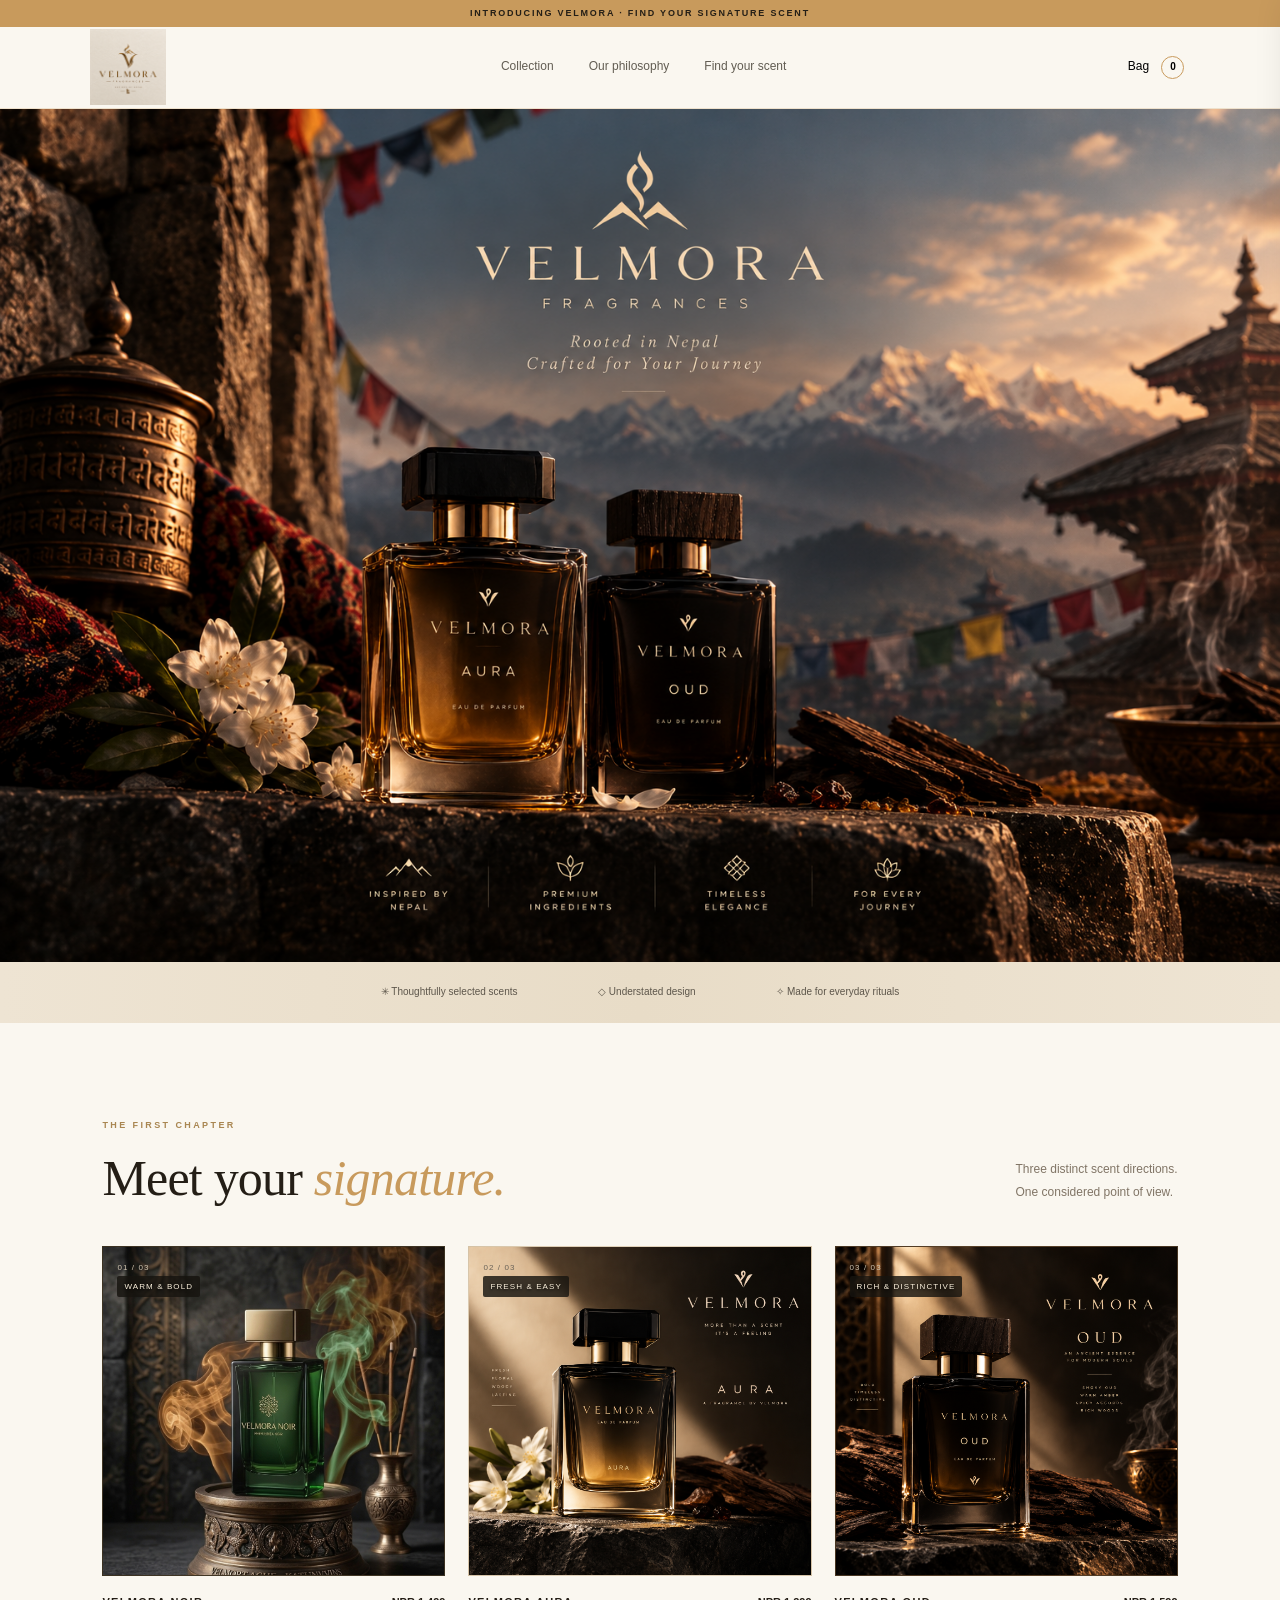
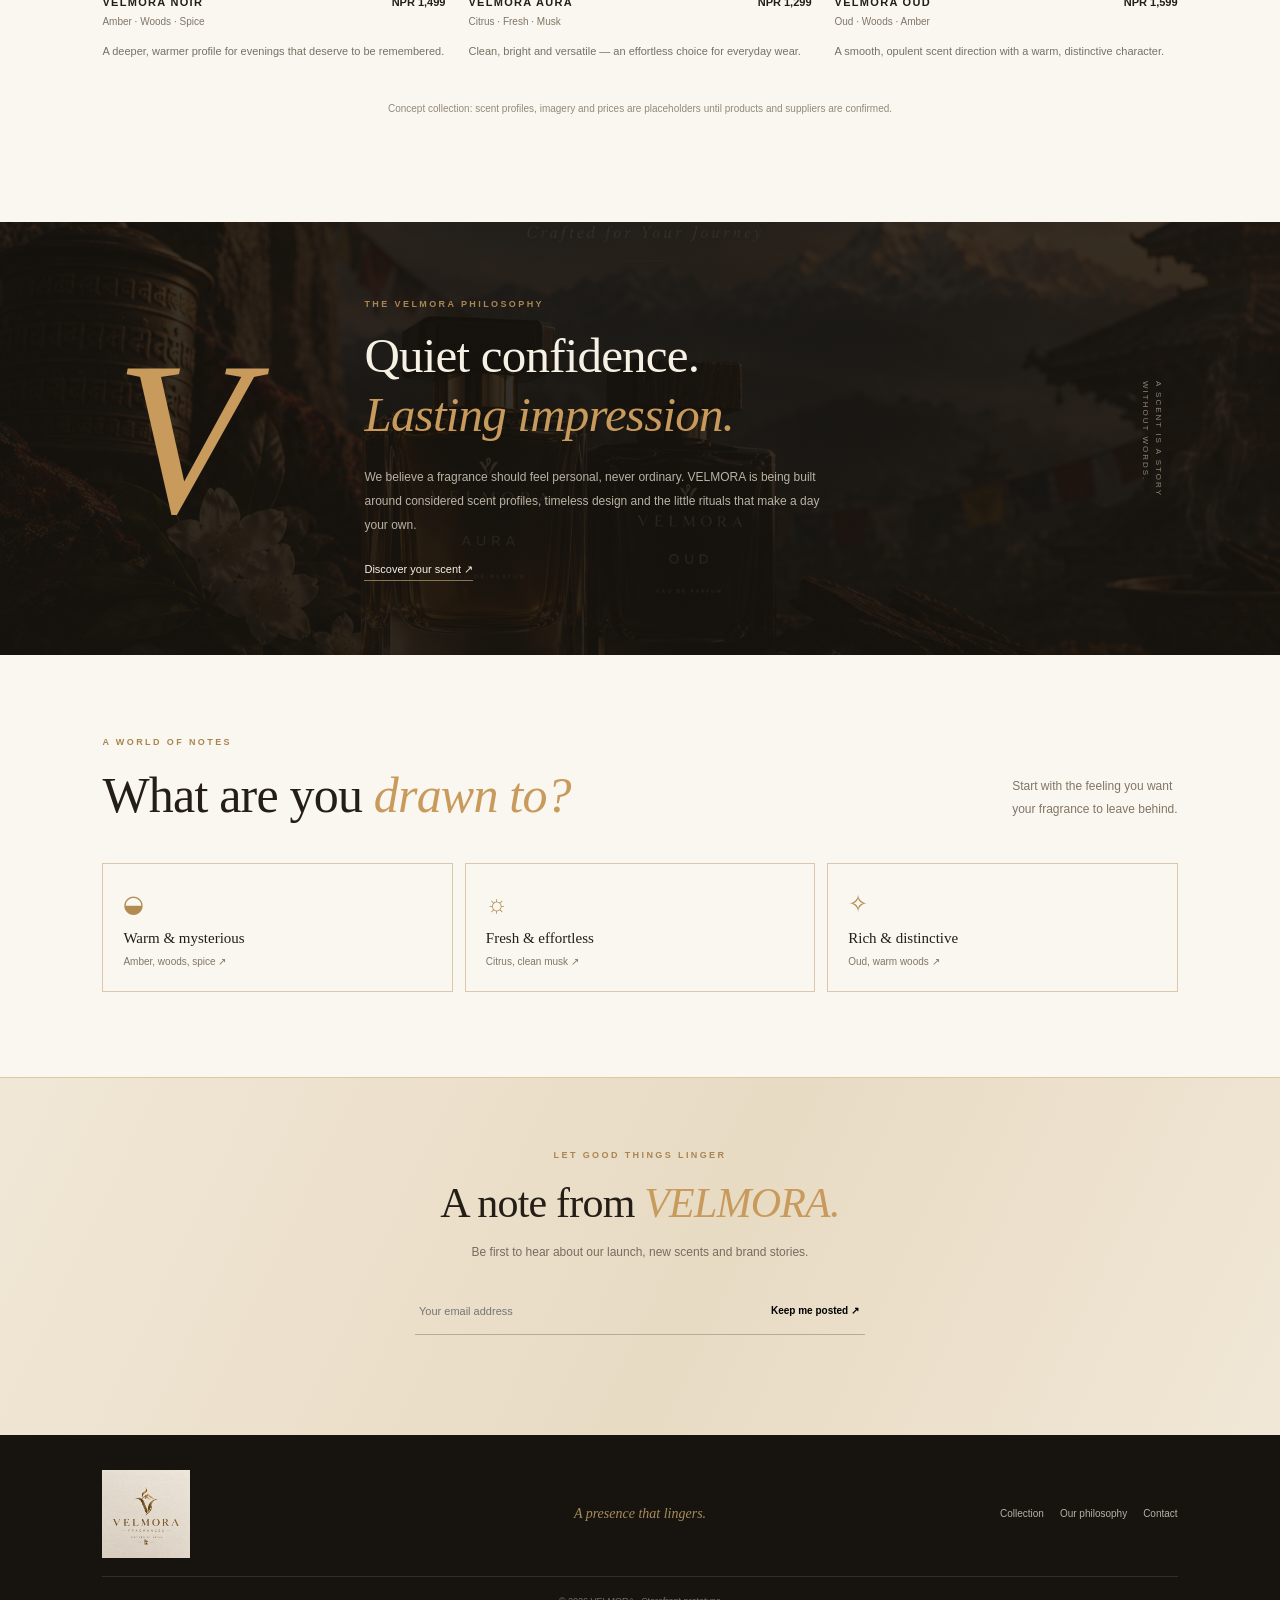
==== commit dd9fe294: "Fix script source path in index.html" ====
--- a/index.html
+++ b/index.html
@@ -306,6 +306,6 @@
 
     <div class="toast" id="toast"></div>
 
-    <script src="js/script.js"></script>
+    <script src="script.js"></script>
   </body>
 </html>
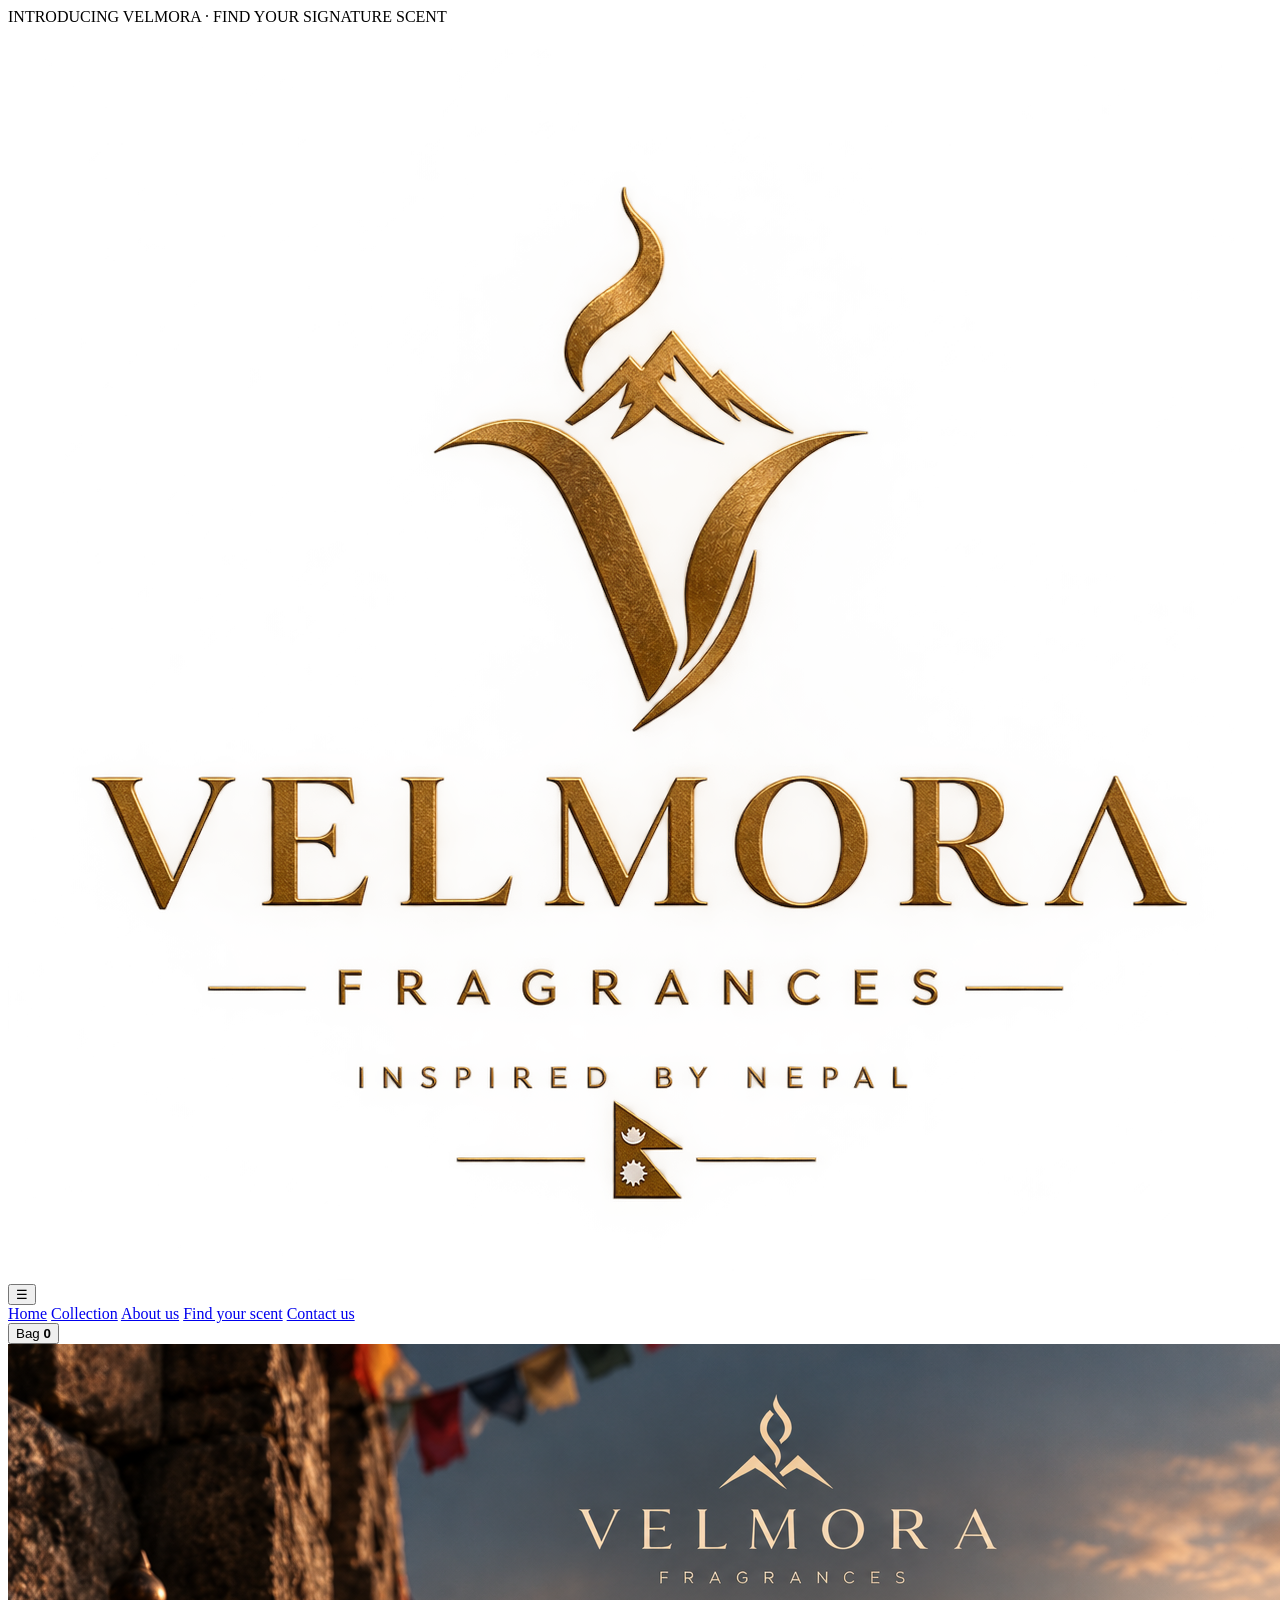
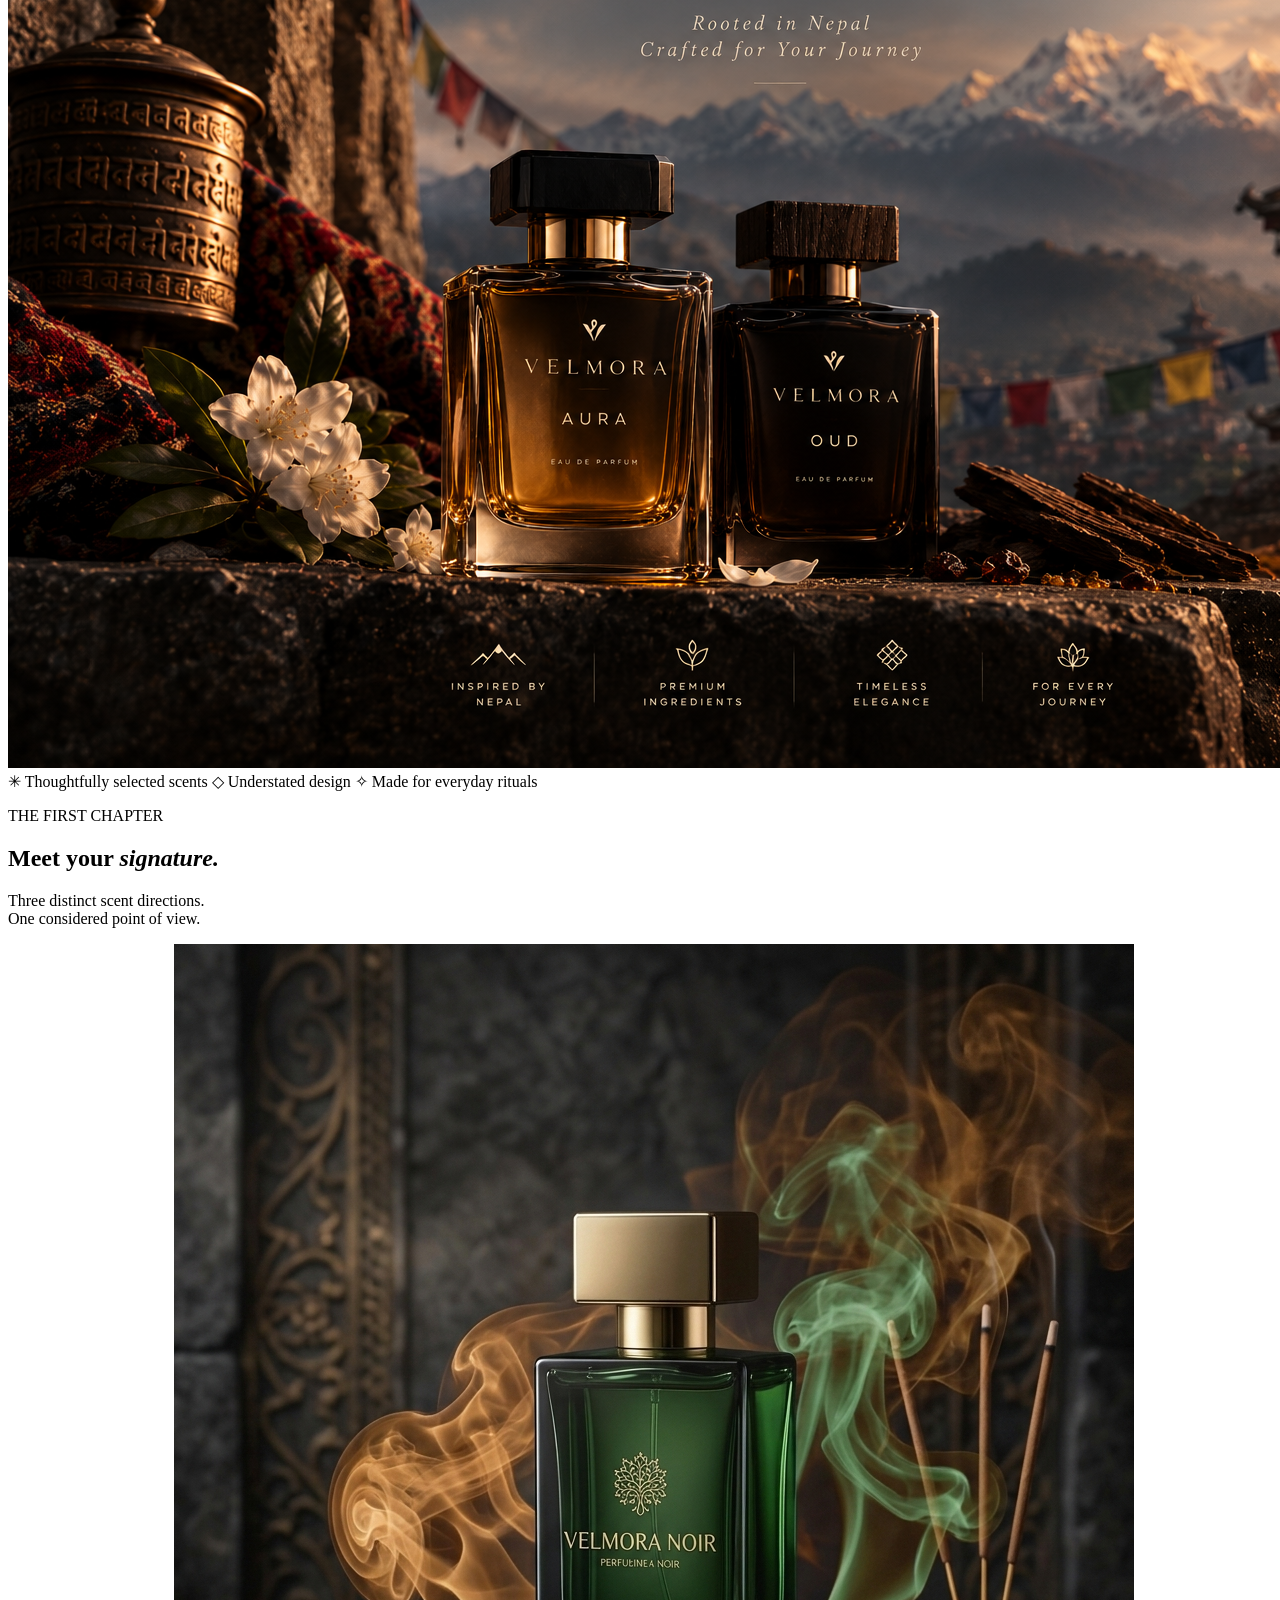
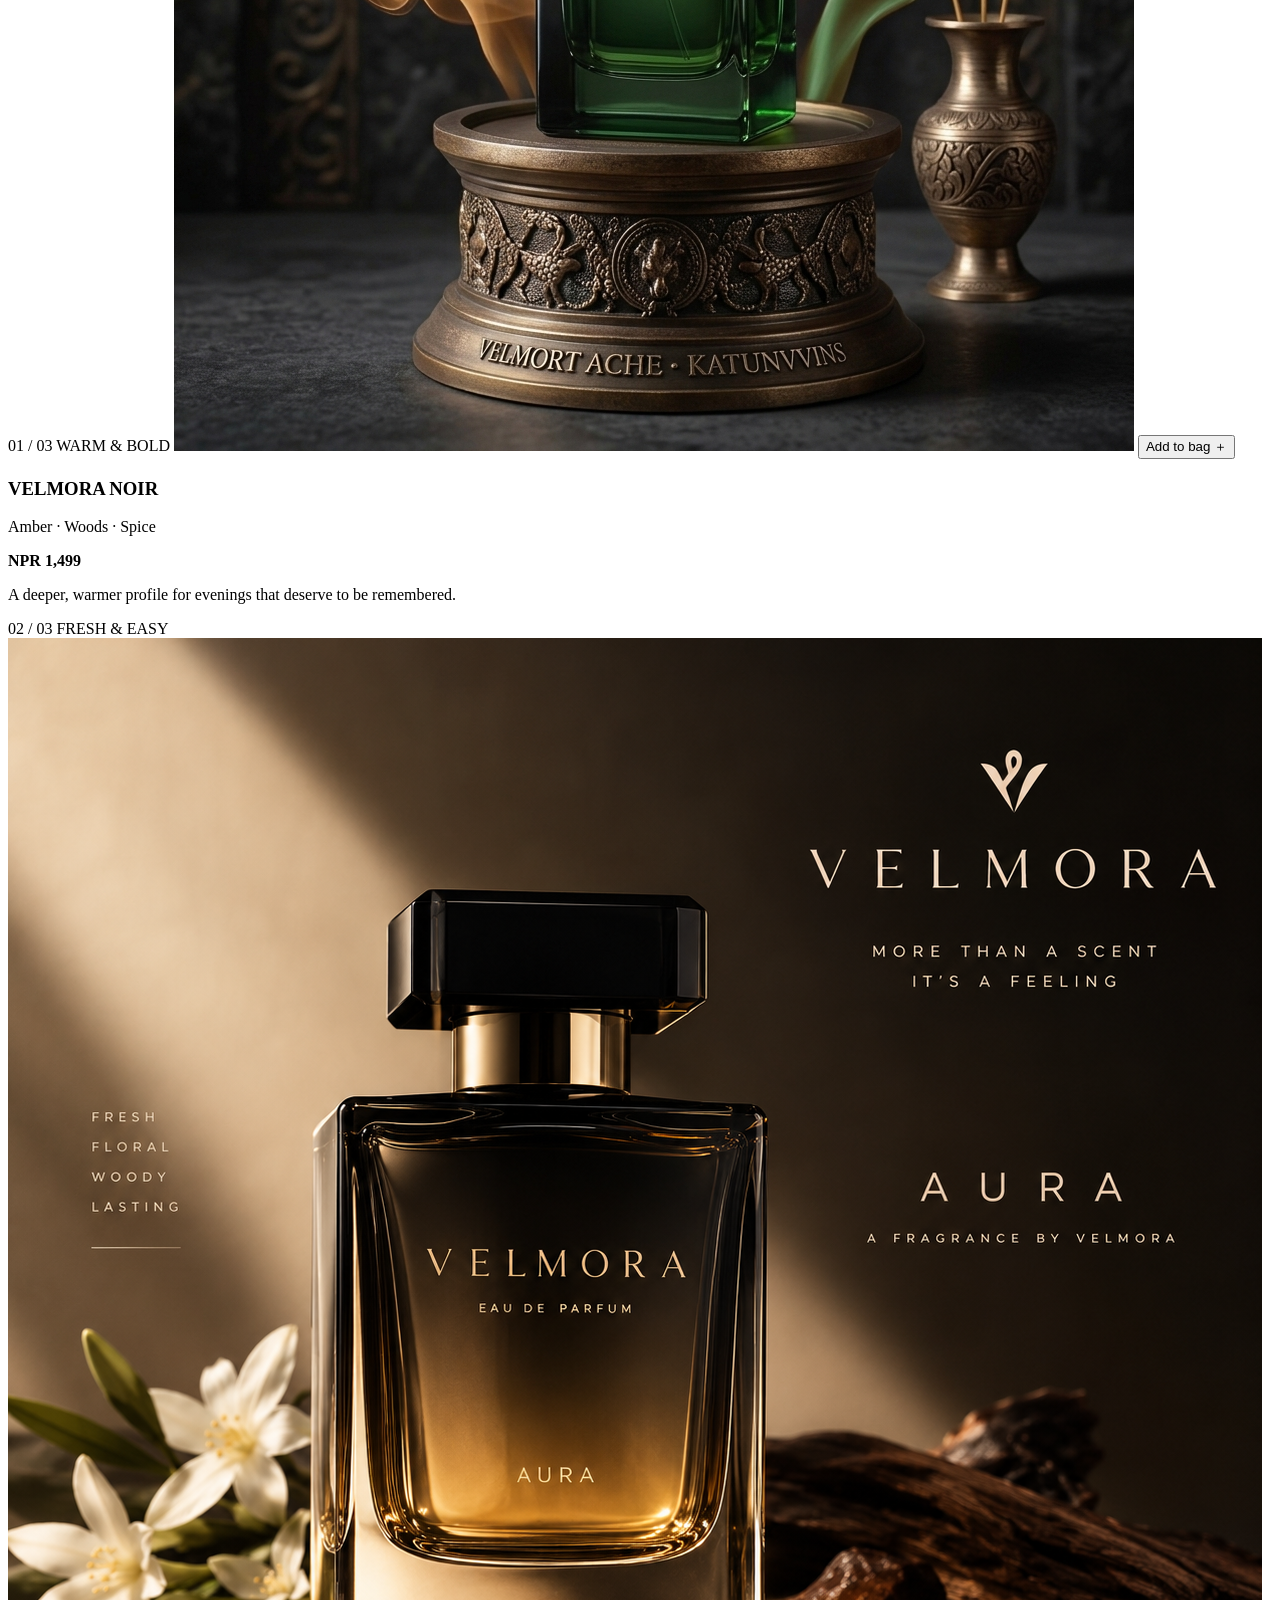
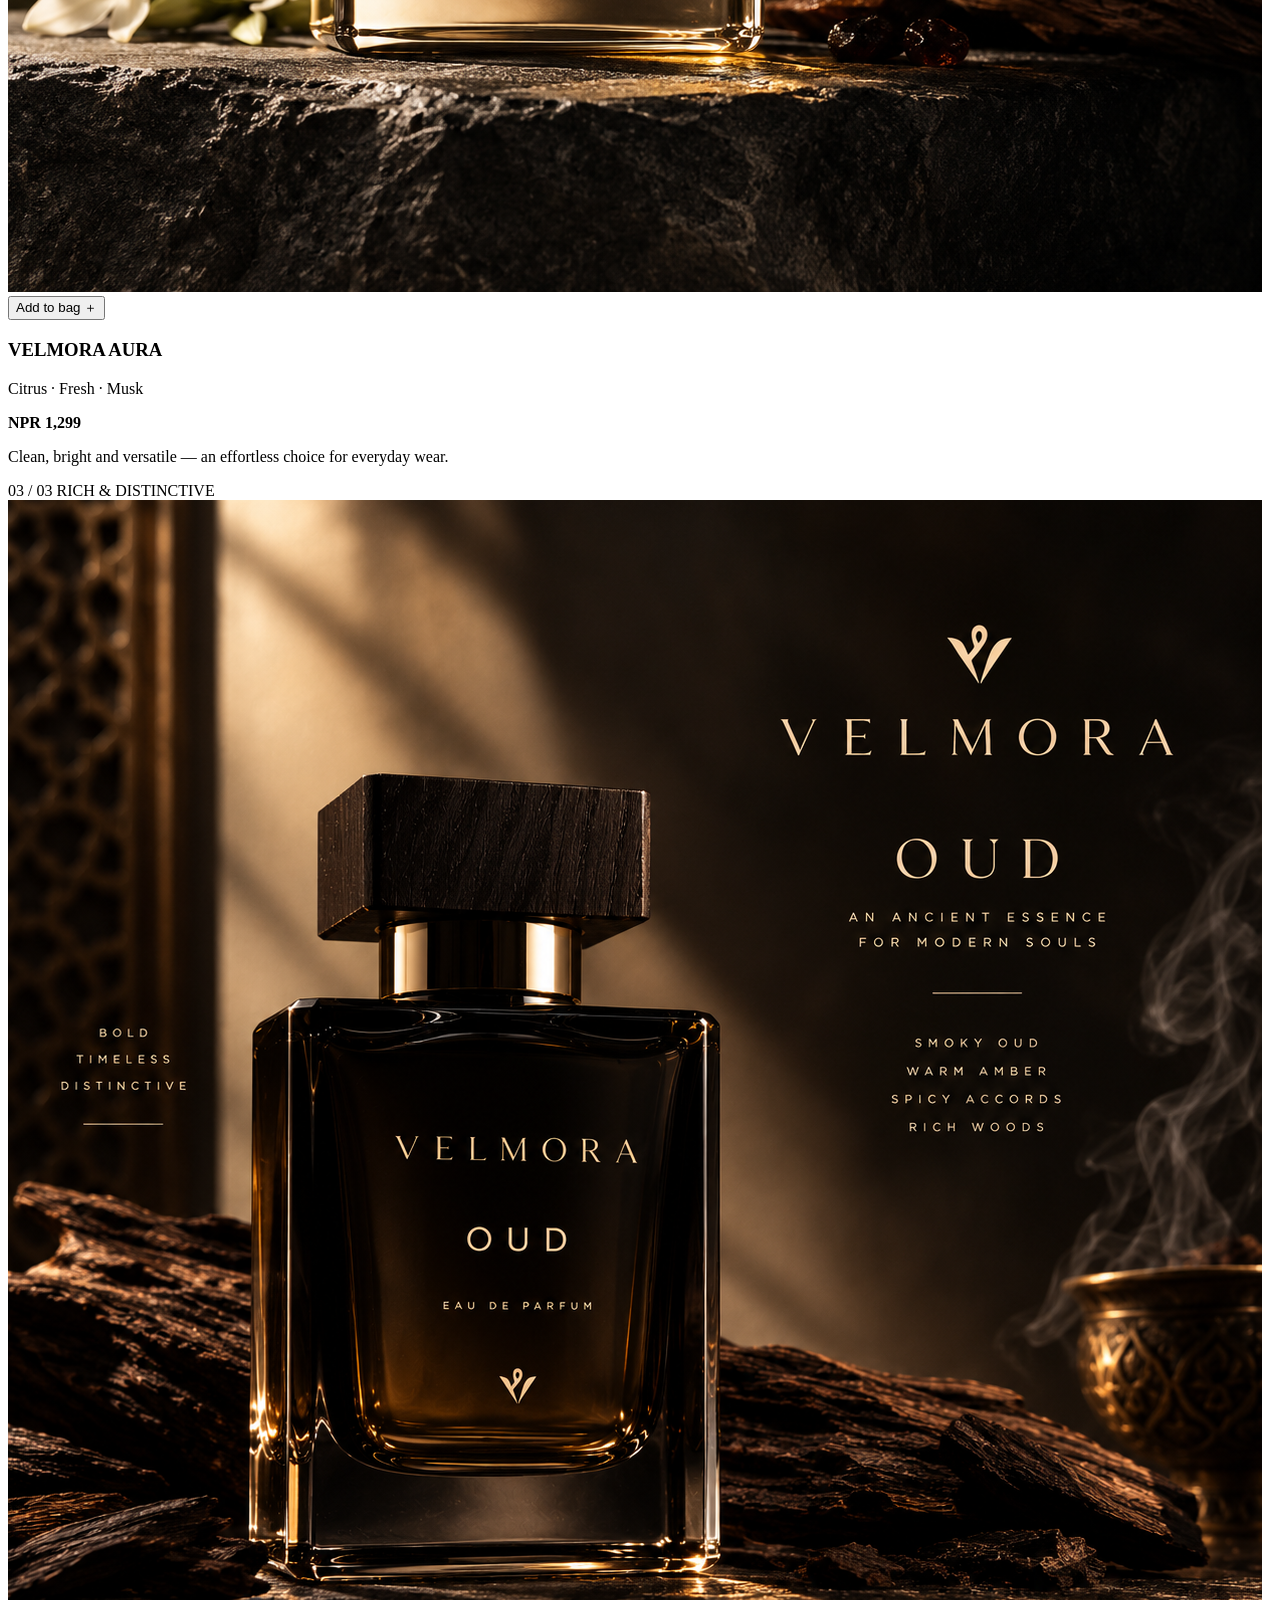
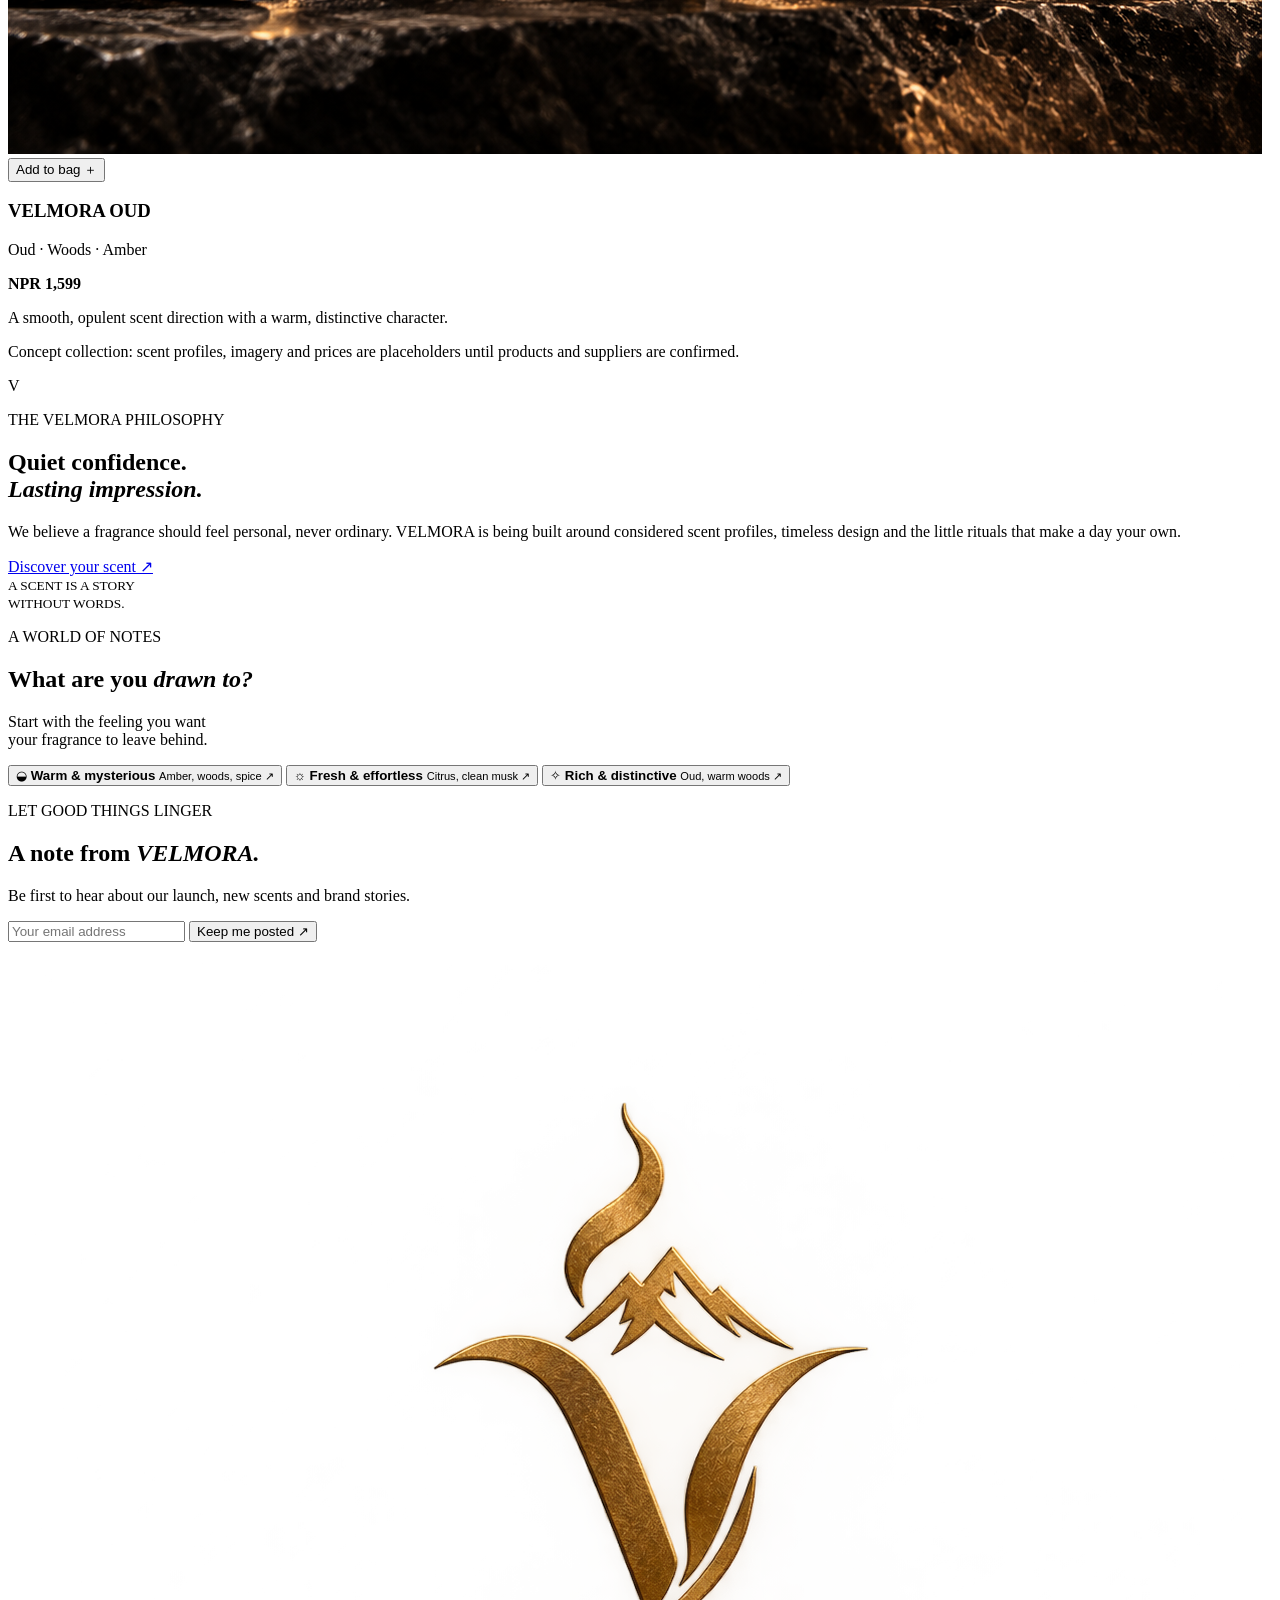
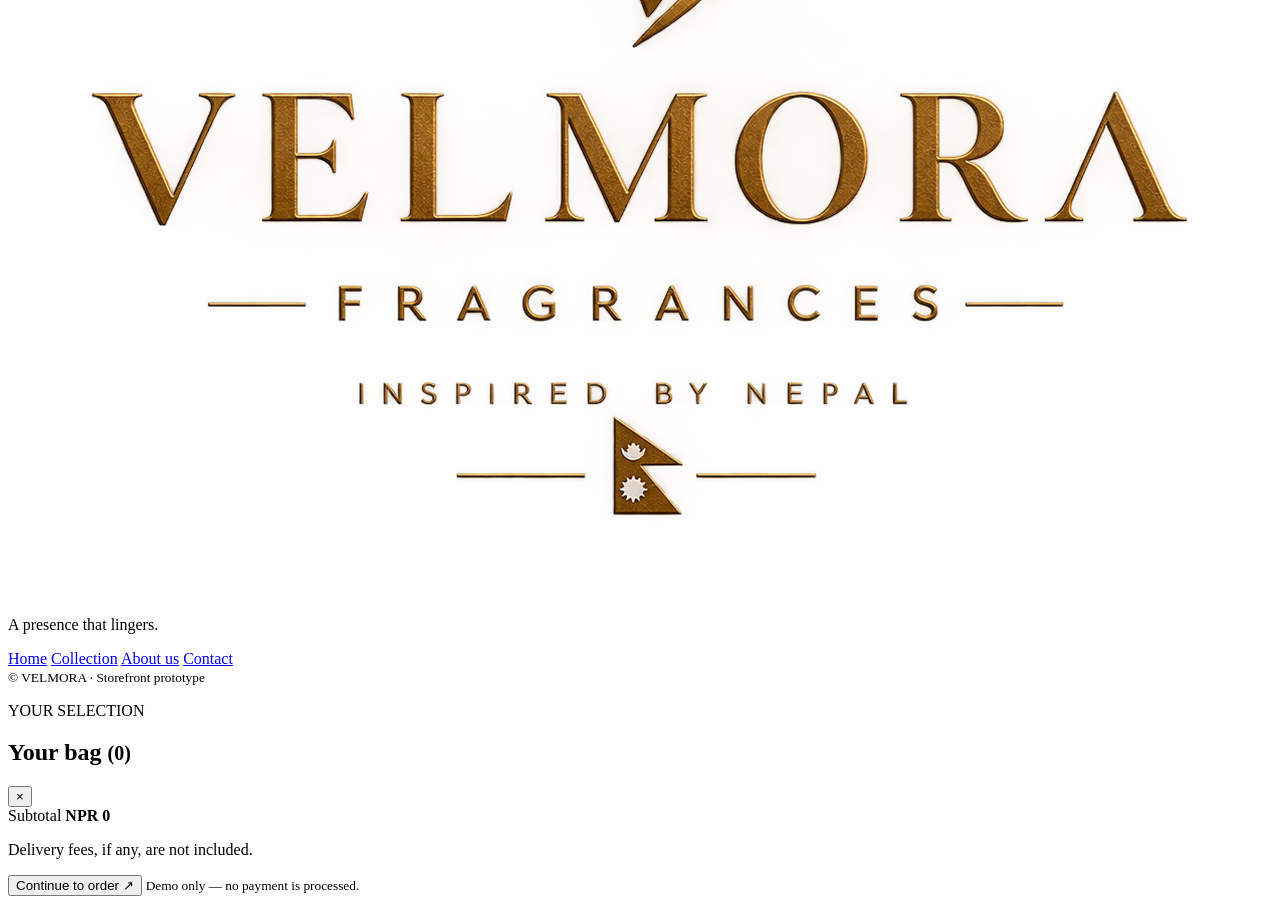
==== commit 7e541f71: "Add files via upload" ====
--- a/index.html
+++ b/index.html
@@ -14,7 +14,7 @@
       rel="stylesheet"
     />
     <link rel="icon" type="image/png" href="vel_logo.png" />
-    <link rel="stylesheet" href="style.css" />
+    <link rel="stylesheet" href="css/style.css" />
   </head>
 
   <body>
@@ -36,9 +36,11 @@
       </button>
 
       <nav id="nav">
+        <a href="#home">Home</a>
         <a href="#collection">Collection</a>
-        <a href="#story">Our philosophy</a>
+        <a href="#story">About us</a>
         <a href="#notes">Find your scent</a>
+        <a href="#contact">Contact us</a>
       </nav>
 
       <button class="bag-button" id="openCart">
@@ -225,7 +227,7 @@
       </section>
     </main>
 
-    <footer>
+    <footer id="contact">
       <a class="brand" href="#home">
         <img
           class="brand-logo"
@@ -235,9 +237,10 @@
       </a>
       <p>A presence that lingers.</p>
       <div>
+        <a href="#home">Home</a>
         <a href="#collection">Collection</a>
-        <a href="#story">Our philosophy</a>
-        <a href="mailto:hello@velmora.example">Contact</a>
+        <a href="#story">About us</a>
+        <a href="mailto:ashishbasnet768@gmail.com">Contact</a>
       </div>
       <small>© <span id="year"></span> VELMORA · Storefront prototype</small>
     </footer>
@@ -306,6 +309,6 @@
 
     <div class="toast" id="toast"></div>
 
-    <script src="script.js"></script>
+    <script src="js/script.js"></script>
   </body>
 </html>
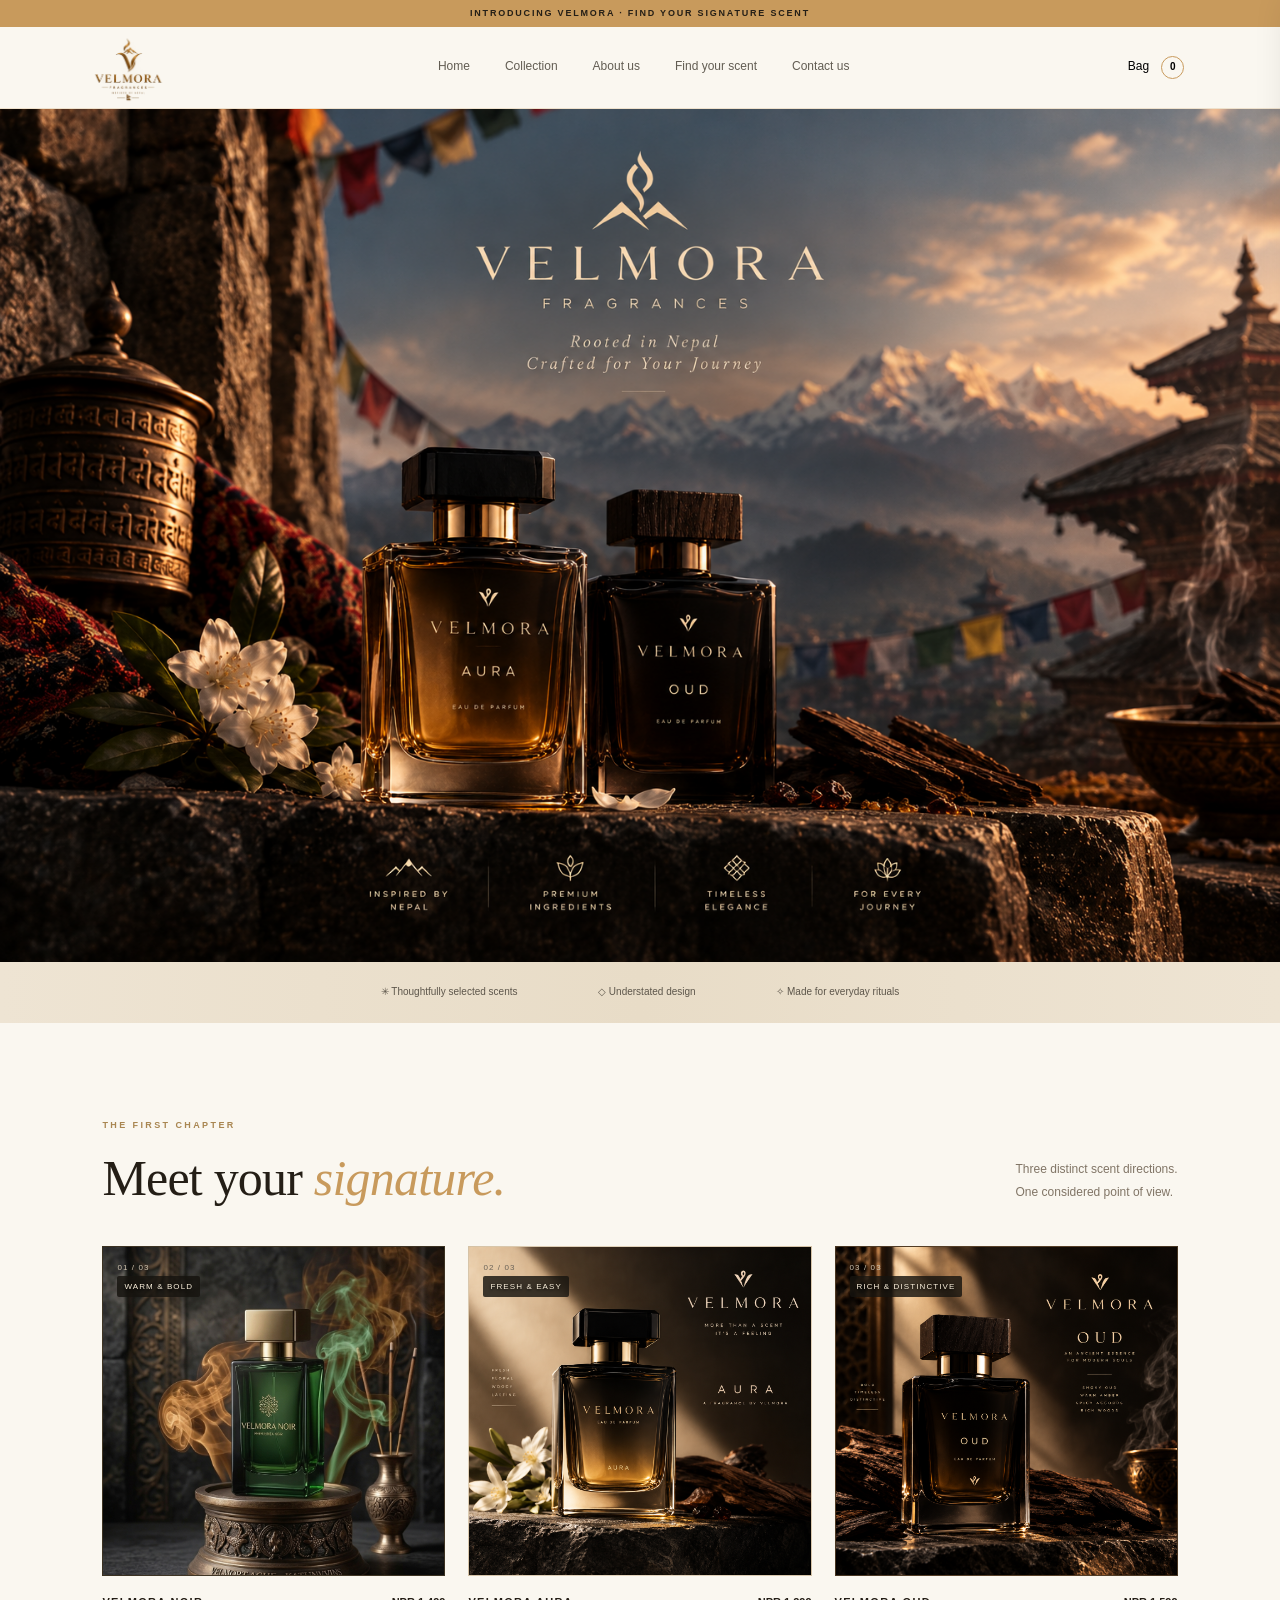
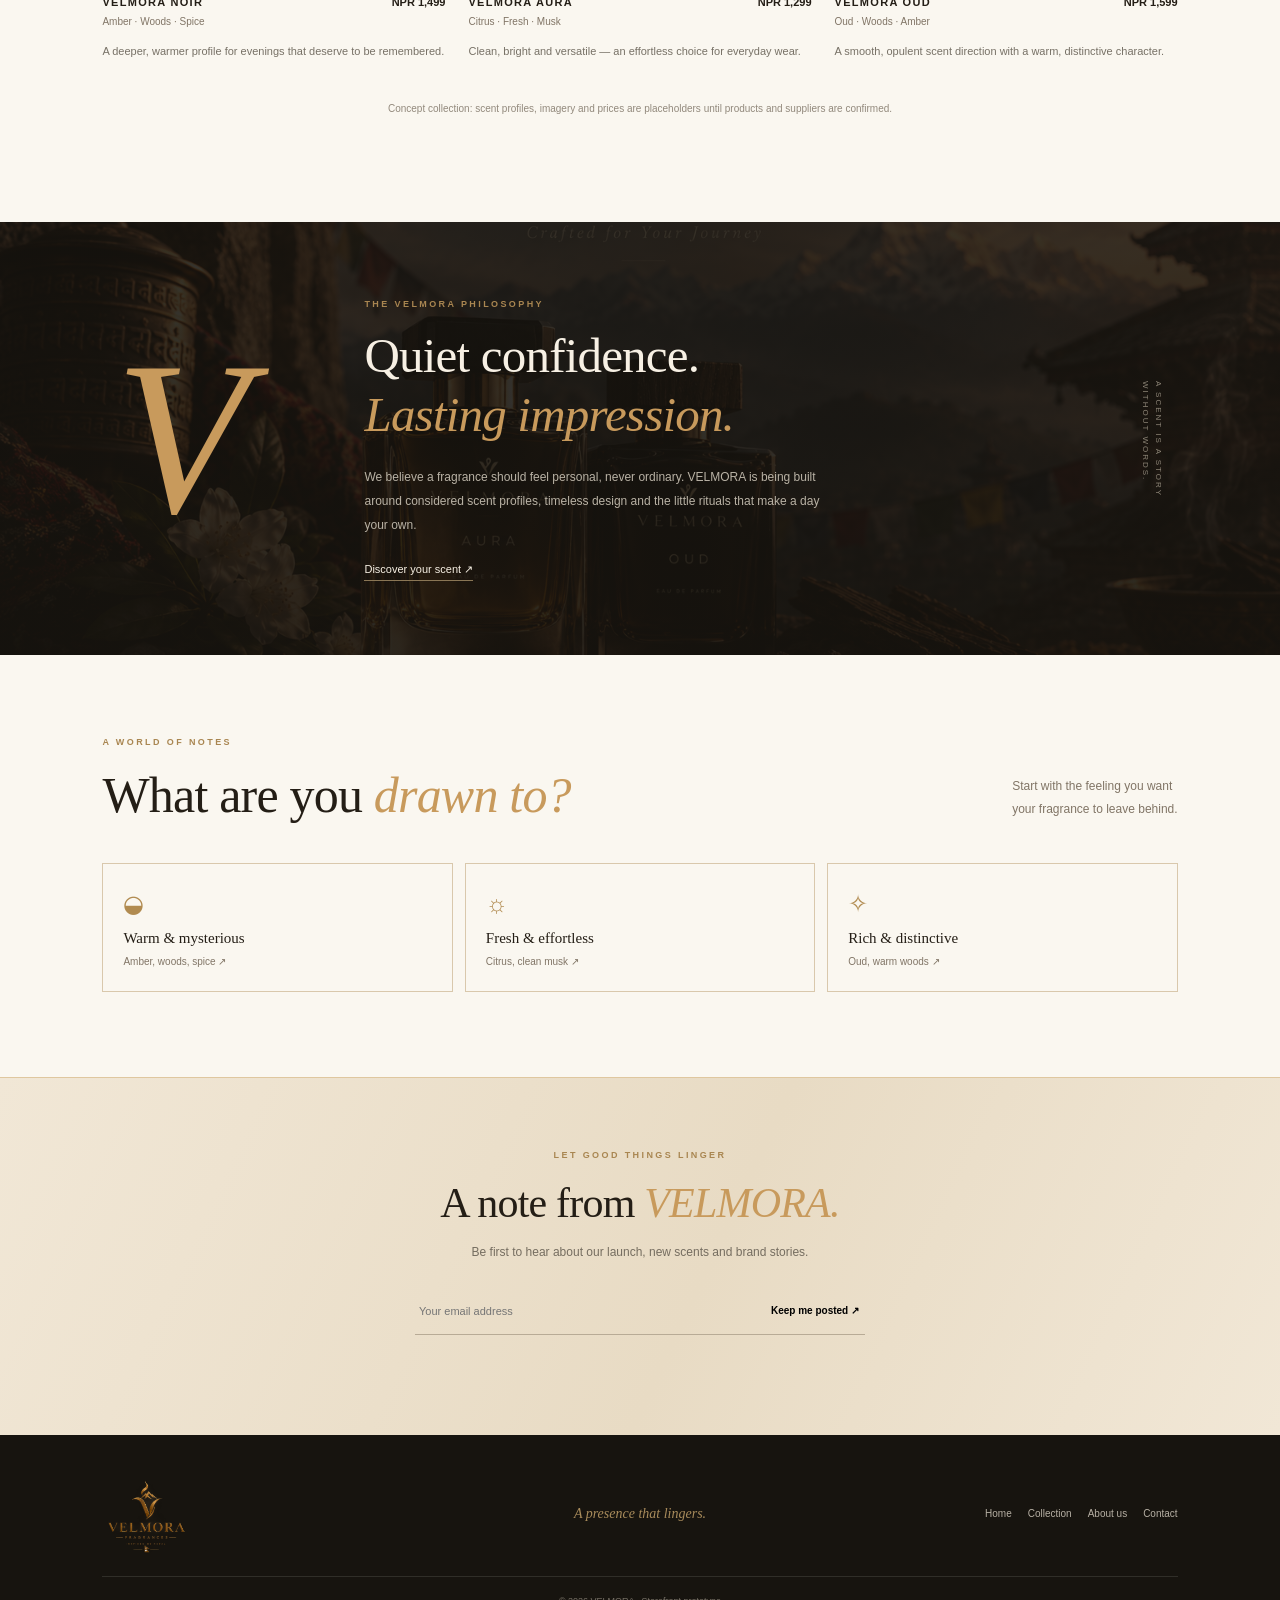
==== commit 01065464: "Update index.html" ====
--- a/index.html
+++ b/index.html
@@ -14,7 +14,7 @@
       rel="stylesheet"
     />
     <link rel="icon" type="image/png" href="vel_logo.png" />
-    <link rel="stylesheet" href="css/style.css" />
+    <link rel="stylesheet" href="style.css" />
   </head>
 
   <body>
@@ -309,6 +309,6 @@
 
     <div class="toast" id="toast"></div>
 
-    <script src="js/script.js"></script>
+    <script src="script.js"></script>
   </body>
 </html>
--- a/style.css
+++ b/style.css
@@ -0,0 +1,945 @@
+:root {
+  --black: #17140f;
+  --gold: #c89a5c;
+  --gold2: #e4c28b;
+  --paper: #faf7f0;
+  --ink: #241e16;
+  --muted: #817566;
+  --line: #e4d9c7;
+  --serif: 'Playfair Display', Georgia, serif;
+  --sans: 'DM Sans', Arial, sans-serif;
+}
+
+* {
+  box-sizing: border-box;
+}
+
+html {
+  scroll-behavior: smooth;
+  scroll-padding-top: 90px;
+}
+
+body {
+  margin: 0;
+  background: var(--paper);
+  color: var(--ink);
+  font: 14px/1.65 var(--sans);
+}
+
+a {
+  color: inherit;
+  text-decoration: none;
+}
+
+button,
+input,
+textarea {
+  font: inherit;
+}
+
+button {
+  cursor: pointer;
+}
+
+.announcement {
+  background: var(--gold);
+  text-align: center;
+  padding: 6px 10px;
+  font-size: 9px;
+  font-weight: 700;
+  letter-spacing: 1.8px;
+}
+
+.header {
+  height: 82px;
+  padding: 0 7%;
+  display: flex;
+  align-items: center;
+  justify-content: space-between;
+  background: rgb(250 247 240 / 96%);
+  border-bottom: 1px solid rgb(200 154 92 / 24%);
+  position: sticky;
+  top: 0;
+  z-index: 10;
+}
+
+.brand {
+  display: flex;
+  align-items: center;
+  flex: 0 0 auto;
+}
+
+.brand-logo {
+  display: block;
+  width: 76px;
+  height: 76px;
+  object-fit: contain;
+}
+
+.monogram {
+  font: italic 36px var(--serif);
+  color: var(--gold);
+}
+
+nav {
+  display: flex;
+  gap: 35px;
+  font-size: 12px;
+  color: #625d53;
+}
+
+nav a:hover,
+footer a:hover {
+  color: #b1874c;
+}
+
+.bag-button {
+  border: 0;
+  background: none;
+  font-size: 12px;
+}
+
+.bag-button b {
+  display: inline-grid;
+  place-items: center;
+  width: 23px;
+  height: 23px;
+  border: 1px solid var(--gold);
+  border-radius: 50%;
+  margin-left: 9px;
+  font-size: 10px;
+}
+
+.menu-toggle {
+  display: none;
+}
+
+.hero {
+  background: var(--black);
+  overflow: hidden;
+}
+
+.hero-image {
+  display: block;
+  width: 100%;
+  height: auto;
+}
+
+.eyebrow {
+  font-size: 9px;
+  letter-spacing: 2.4px;
+  color: #a98651;
+  font-weight: 700;
+  margin: 0 0 15px;
+}
+
+h2 em {
+  color: var(--gold);
+  font-weight: 400;
+}
+
+.gold-button {
+  display: inline-flex;
+  align-items: center;
+  justify-content: space-between;
+  gap: 22px;
+  background: var(--gold);
+  border: 0;
+  color: #1c1811;
+  padding: 14px 19px;
+  font-size: 10px;
+  font-weight: 700;
+  letter-spacing: 0.4px;
+}
+
+.gold-button:hover {
+  background: var(--gold2);
+}
+
+.values {
+  background: linear-gradient(90deg, #eee4d3, #e8dcc7 50%, #eee4d3);
+  display: flex;
+  justify-content: center;
+  gap: 7%;
+  flex-wrap: wrap;
+  padding: 22px 5%;
+  font-size: 10px;
+  color: #5d564b;
+}
+
+.section {
+  padding: 95px 8%;
+}
+
+.section-heading {
+  display: flex;
+  align-items: end;
+  justify-content: space-between;
+  gap: 25px;
+  margin-bottom: 38px;
+}
+
+.section-heading h2,
+.manifesto h2,
+.newsletter h2 {
+  font: 400 clamp(35px, 4vw, 50px) / 1.2 var(--serif);
+  margin: 0;
+  letter-spacing: -0.8px;
+}
+
+.section-heading > p {
+  font-size: 12px;
+  color: var(--muted);
+  margin: 0 0 4px;
+  line-height: 1.9;
+}
+
+.products {
+  display: grid;
+  grid-template-columns: repeat(3, minmax(0, 1fr));
+  gap: 23px;
+}
+
+.product-art {
+  height: 330px;
+  position: relative;
+  display: grid;
+  place-items: center;
+  overflow: hidden;
+  border: 1px solid rgb(200 154 92 / 20%);
+}
+
+.noir {
+  background: radial-gradient(ellipse, #59472e, #29251d 48%, #171612);
+}
+
+.aura {
+  background: radial-gradient(ellipse, #fffdf6, #e8e0d2 70%, #d7cbb7);
+}
+
+.oud {
+  background: radial-gradient(ellipse, #7c5934, #49321f 55%, #251a12);
+}
+
+.noir .product-image,
+.aura .product-image,
+.oud .product-image {
+  position: absolute;
+  inset: 0;
+  width: 100%;
+  height: 100%;
+  object-fit: cover;
+  transition: transform 0.35s;
+}
+
+.number,
+.tag {
+  position: absolute;
+  z-index: 1;
+  top: 14px;
+  font-size: 8px;
+  letter-spacing: 1.1px;
+  color: #d2c6b2;
+}
+
+.number {
+  left: 14px;
+}
+
+.tag {
+  left: 14px;
+  top: 29px;
+}
+
+.tag {
+  padding: 4px 7px;
+  background: rgb(23 20 15 / 82%);
+  border-radius: 2px;
+  color: #fff4df;
+  text-shadow: 0 1px 3px #000;
+}
+
+.aura .number {
+  color: #6a6257;
+}
+
+.product:hover .product-image {
+  transform: scale(1.035);
+}
+
+.add {
+  position: absolute;
+  z-index: 1;
+  bottom: 12px;
+  left: 12px;
+  right: 12px;
+  border: 0;
+  background: #faf5e9;
+  padding: 11px 13px;
+  display: flex;
+  justify-content: space-between;
+  font-size: 10px;
+  opacity: 0;
+  transform: translateY(6px);
+  transition: 0.2s;
+}
+
+.product:hover .add,
+.add:focus {
+  opacity: 1;
+  transform: none;
+}
+
+.product-row {
+  display: flex;
+  justify-content: space-between;
+  gap: 8px;
+  margin-top: 17px;
+}
+
+.product-row h3 {
+  font-size: 11px;
+  letter-spacing: 1.3px;
+  margin: 0 0 3px;
+}
+
+.product-row p {
+  font-size: 10px;
+  color: var(--muted);
+  margin: 0;
+}
+
+.product-row > b {
+  font-size: 11px;
+  white-space: nowrap;
+}
+
+.description {
+  font-size: 11px;
+  color: #777166;
+  line-height: 1.8;
+  margin-top: 12px;
+}
+
+.note {
+  text-align: center;
+  color: #92897c;
+  font-size: 10px;
+  margin-top: 28px;
+}
+
+.manifesto {
+  background:
+    linear-gradient(rgb(23 20 15 / 86%), rgb(23 20 15 / 91%)),
+    url('../vel_main.png') center 58% / cover no-repeat;
+  color: #f7f0e4;
+  padding: 75px 9%;
+  display: grid;
+  grid-template-columns: 0.7fr 2fr 0.5fr;
+  gap: 35px;
+  align-items: center;
+}
+
+.big-v {
+  font: italic clamp(120px, 17vw, 220px) / 1 var(--serif);
+  color: var(--gold);
+}
+
+.manifesto h2 {
+  font-size: clamp(35px, 4vw, 49px);
+}
+
+.manifesto div:nth-child(2) > p:not(.eyebrow) {
+  max-width: 480px;
+  color: #b9b2a5;
+  font-size: 12px;
+  line-height: 2;
+  margin: 20px 0;
+}
+
+.light-link {
+  font-size: 11px;
+  border-bottom: 1px solid #8a7655;
+  padding-bottom: 5px;
+}
+
+.manifesto > small {
+  writing-mode: vertical-rl;
+  font-size: 8px;
+  letter-spacing: 2px;
+  color: #8d8577;
+}
+
+.notes {
+  padding-top: 80px;
+  padding-bottom: 85px;
+}
+
+.note-grid {
+  display: grid;
+  grid-template-columns: repeat(3, 1fr);
+  gap: 12px;
+}
+
+.note-grid button {
+  display: flex;
+  flex-direction: column;
+  align-items: flex-start;
+  text-align: left;
+  gap: 7px;
+  background: transparent;
+  border: 1px solid #d9c8ac;
+  padding: 20px;
+  color: var(--ink);
+}
+
+.note-grid button:hover {
+  background: #f2e7d4;
+  border-color: var(--gold);
+}
+
+.note-grid span {
+  font-size: 24px;
+  color: #b18b50;
+}
+
+.note-grid strong {
+  font: 15px var(--serif);
+}
+
+.note-grid small {
+  font-size: 10px;
+  color: var(--muted);
+}
+
+.newsletter {
+  text-align: center;
+  background: linear-gradient(115deg, #f1e7d6, #e8dbc4 55%, #f1e7d6);
+  padding: 70px 20px;
+  border-top: 1px solid #dfc79f;
+}
+
+.newsletter h2 {
+  font-size: 42px;
+}
+
+.newsletter > p:not(.eyebrow) {
+  font-size: 12px;
+  color: #756d60;
+  margin: 15px 0 25px;
+}
+
+.newsletter form {
+  display: flex;
+  max-width: 450px;
+  margin: auto;
+  border-bottom: 1px solid #b8ab96;
+}
+
+.newsletter input {
+  flex: 1;
+  min-width: 0;
+  border: 0;
+  background: transparent;
+  padding: 14px 4px;
+  outline-color: var(--gold);
+  font-size: 11px;
+}
+
+.newsletter button {
+  border: 0;
+  background: none;
+  font-size: 10px;
+  font-weight: 700;
+  white-space: nowrap;
+}
+
+.newsletter > small {
+  display: block;
+  min-height: 20px;
+  color: #765d33;
+  font-size: 10px;
+  margin-top: 10px;
+}
+
+footer {
+  background: var(--black);
+  color: #b7b0a4;
+  padding: 35px 8% 22px;
+  display: grid;
+  grid-template-columns: 1fr 1fr 1fr;
+  align-items: center;
+  gap: 18px;
+}
+
+footer .brand {
+  color: #eee5d7;
+}
+
+footer .brand-logo {
+  width: 88px;
+  height: 88px;
+}
+
+footer > p {
+  text-align: center;
+  font: italic 14px var(--serif);
+  color: #a88b5b;
+}
+
+footer > div {
+  display: flex;
+  justify-content: flex-end;
+  gap: 16px;
+  font-size: 10px;
+}
+
+footer > small {
+  grid-column: 1 / -1;
+  text-align: center;
+  border-top: 1px solid #302e28;
+  padding-top: 17px;
+  color: #777166;
+  font-size: 9px;
+}
+
+.shade {
+  position: fixed;
+  inset: 0;
+  background: #0008;
+  z-index: 19;
+  opacity: 0;
+  visibility: hidden;
+  transition: 0.25s;
+}
+
+.shade.show {
+  opacity: 1;
+  visibility: visible;
+}
+
+.cart {
+  position: fixed;
+  z-index: 20;
+  top: 0;
+  right: 0;
+  width: min(420px, 100%);
+  height: 100dvh;
+  background: var(--paper);
+  padding: 25px;
+  display: flex;
+  flex-direction: column;
+  transform: translateX(105%);
+  transition: 0.3s;
+  box-shadow: -10px 0 35px #0002;
+}
+
+.cart.show {
+  transform: translateX(0);
+}
+
+.cart-head {
+  display: flex;
+  justify-content: space-between;
+  align-items: center;
+  border-bottom: 1px solid var(--line);
+  padding-bottom: 16px;
+}
+
+.cart-head .eyebrow {
+  margin-bottom: 4px;
+}
+
+.cart-head h2 {
+  font: 30px var(--serif);
+  margin: 0;
+}
+
+.cart-head h2 small {
+  font: 12px var(--sans);
+  color: var(--muted);
+}
+
+.cart-head button,
+.dialog-close {
+  border: 0;
+  background: none;
+  font-size: 28px;
+}
+
+.cart-items {
+  flex: 1;
+  overflow: auto;
+}
+
+.empty {
+  display: grid;
+  place-items: center;
+  text-align: center;
+  min-height: 240px;
+  color: var(--muted);
+  font-size: 12px;
+}
+
+.empty b {
+  font: italic 48px var(--serif);
+  color: var(--gold);
+}
+
+.cart-item {
+  display: grid;
+  grid-template-columns: 55px 1fr auto;
+  gap: 12px;
+  align-items: center;
+  padding: 17px 0;
+  border-bottom: 1px solid var(--line);
+}
+
+.thumb {
+  height: 65px;
+  display: grid;
+  place-items: center;
+  background: #252018;
+  color: var(--gold);
+  font: italic 30px var(--serif);
+}
+
+.cart-item h3 {
+  font-size: 10px;
+  letter-spacing: 1px;
+  margin: 0;
+}
+
+.cart-item p {
+  font-size: 10px;
+  color: var(--muted);
+  margin: 2px 0 7px;
+}
+
+.qty {
+  display: flex;
+  align-items: center;
+  gap: 10px;
+  font-size: 11px;
+}
+
+.qty button {
+  background: transparent;
+  border: 1px solid var(--line);
+  width: 22px;
+  height: 22px;
+}
+
+.cart-item .price {
+  font-size: 10px;
+  font-weight: 700;
+  white-space: nowrap;
+}
+
+.remove {
+  display: block;
+  border: 0;
+  background: none;
+  text-decoration: underline;
+  color: var(--muted);
+  font-size: 9px;
+  margin-top: 4px;
+}
+
+.cart-bottom {
+  border-top: 1px solid var(--line);
+  padding-top: 15px;
+}
+
+.cart-bottom > div {
+  display: flex;
+  justify-content: space-between;
+  font-size: 13px;
+}
+
+.cart-bottom > p,
+.cart-bottom > small {
+  font-size: 9px;
+  color: var(--muted);
+}
+
+.cart-bottom .gold-button {
+  width: 100%;
+  margin-top: 8px;
+}
+
+.cart-bottom > small {
+  display: block;
+  text-align: center;
+  margin-top: 9px;
+}
+
+dialog {
+  border: 0;
+  background: var(--paper);
+  color: var(--ink);
+  padding: 32px;
+  width: min(470px, calc(100% - 24px));
+  box-shadow: 0 20px 80px #0004;
+}
+
+dialog::backdrop {
+  background: #0009;
+}
+
+.dialog-close {
+  position: absolute;
+  right: 15px;
+  top: 12px;
+}
+
+dialog .eyebrow {
+  margin-bottom: 7px;
+}
+
+dialog h2 {
+  font: 36px var(--serif);
+  margin: 0;
+}
+
+dialog h2 em {
+  color: var(--gold);
+}
+
+.dialog-intro {
+  font-size: 11px;
+  color: var(--muted);
+  line-height: 1.8;
+}
+
+#orderForm {
+  display: flex;
+  flex-direction: column;
+  gap: 8px;
+}
+
+#orderForm label {
+  font-size: 10px;
+  font-weight: 700;
+}
+
+#orderForm input,
+#orderForm textarea {
+  display: block;
+  width: 100%;
+  padding: 11px;
+  border: 1px solid var(--line);
+  background: #fffdf9;
+  margin-top: 5px;
+  font-size: 12px;
+}
+
+#orderForm .gold-button {
+  margin-top: 8px;
+}
+
+.toast {
+  position: fixed;
+  z-index: 50;
+  bottom: 20px;
+  left: 50%;
+  transform: translate(-50%, 12px);
+  background: #211e18;
+  color: #fff3dd;
+  padding: 11px 18px;
+  font-size: 11px;
+  opacity: 0;
+  pointer-events: none;
+  transition: 0.2s;
+}
+
+.toast.show {
+  opacity: 1;
+  transform: translate(-50%, 0);
+}
+
+.highlight {
+  outline: 2px solid var(--gold);
+  outline-offset: 5px;
+}
+
+@media (max-width: 800px) {
+  .header {
+    padding: 0 5%;
+  }
+
+  .section {
+    padding-left: 6%;
+    padding-right: 6%;
+  }
+
+  .product-art {
+    height: 285px;
+  }
+
+  .manifesto {
+    padding-left: 6%;
+    padding-right: 6%;
+    gap: 20px;
+  }
+
+  .big-v {
+    font-size: 140px;
+  }
+}
+
+@media (max-width: 620px) {
+  .header {
+    height: 70px;
+    display: grid;
+    grid-template-columns: 1fr auto auto;
+    gap: 14px;
+  }
+
+  .brand {
+    width: 68px;
+    height: 68px;
+  }
+
+  .brand-logo {
+    width: 68px;
+    height: 68px;
+  }
+
+  .menu-toggle {
+    display: block;
+    border: 0;
+    background: none;
+    font-size: 20px;
+  }
+
+  nav {
+    display: none;
+    position: absolute;
+    top: 70px;
+    left: 0;
+    right: 0;
+    background: var(--paper);
+    padding: 18px 7% 24px;
+    flex-direction: column;
+    gap: 16px;
+    border-bottom: 1px solid var(--line);
+  }
+
+  nav.open {
+    display: flex;
+  }
+
+  .values {
+    gap: 10px 22px;
+    font-size: 9px;
+  }
+
+  .section {
+    padding: 65px 6%;
+  }
+
+  .section-heading {
+    display: block;
+    margin-bottom: 27px;
+  }
+
+  .section-heading > p {
+    margin-top: 13px;
+  }
+
+  .section-heading h2 {
+    font-size: 38px;
+  }
+
+  .products {
+    grid-template-columns: 1fr;
+    gap: 32px;
+  }
+
+  .product-art {
+    height: 350px;
+  }
+
+  .add {
+    opacity: 1;
+    transform: none;
+  }
+
+  .manifesto {
+    grid-template-columns: 1fr;
+    padding: 50px 8%;
+    gap: 8px;
+  }
+
+  .big-v {
+    font-size: 90px;
+  }
+
+  .manifesto h2 {
+    font-size: 39px;
+  }
+
+  .manifesto > small {
+    writing-mode: initial;
+    margin-top: 10px;
+  }
+
+  .notes {
+    padding-top: 60px;
+    padding-bottom: 60px;
+  }
+
+  .note-grid {
+    grid-template-columns: 1fr;
+  }
+
+  .note-grid button {
+    padding: 16px;
+  }
+
+  .newsletter {
+    padding: 55px 7%;
+  }
+
+  .newsletter h2 {
+    font-size: 34px;
+  }
+
+  footer {
+    grid-template-columns: 1fr;
+    text-align: center;
+    padding: 30px 6% 20px;
+    gap: 10px;
+  }
+
+  footer .brand {
+    justify-content: center;
+  }
+
+  footer > p {
+    margin: 0;
+  }
+
+  footer > div {
+    justify-content: center;
+    flex-wrap: wrap;
+  }
+
+  footer > small {
+    grid-column: 1;
+    margin-top: 10px;
+  }
+
+  .cart {
+    padding: 20px;
+  }
+
+}
+
+@media (prefers-reduced-motion: reduce) {
+  * {
+    scroll-behavior: auto !important;
+    transition: none !important;
+  }
+}
